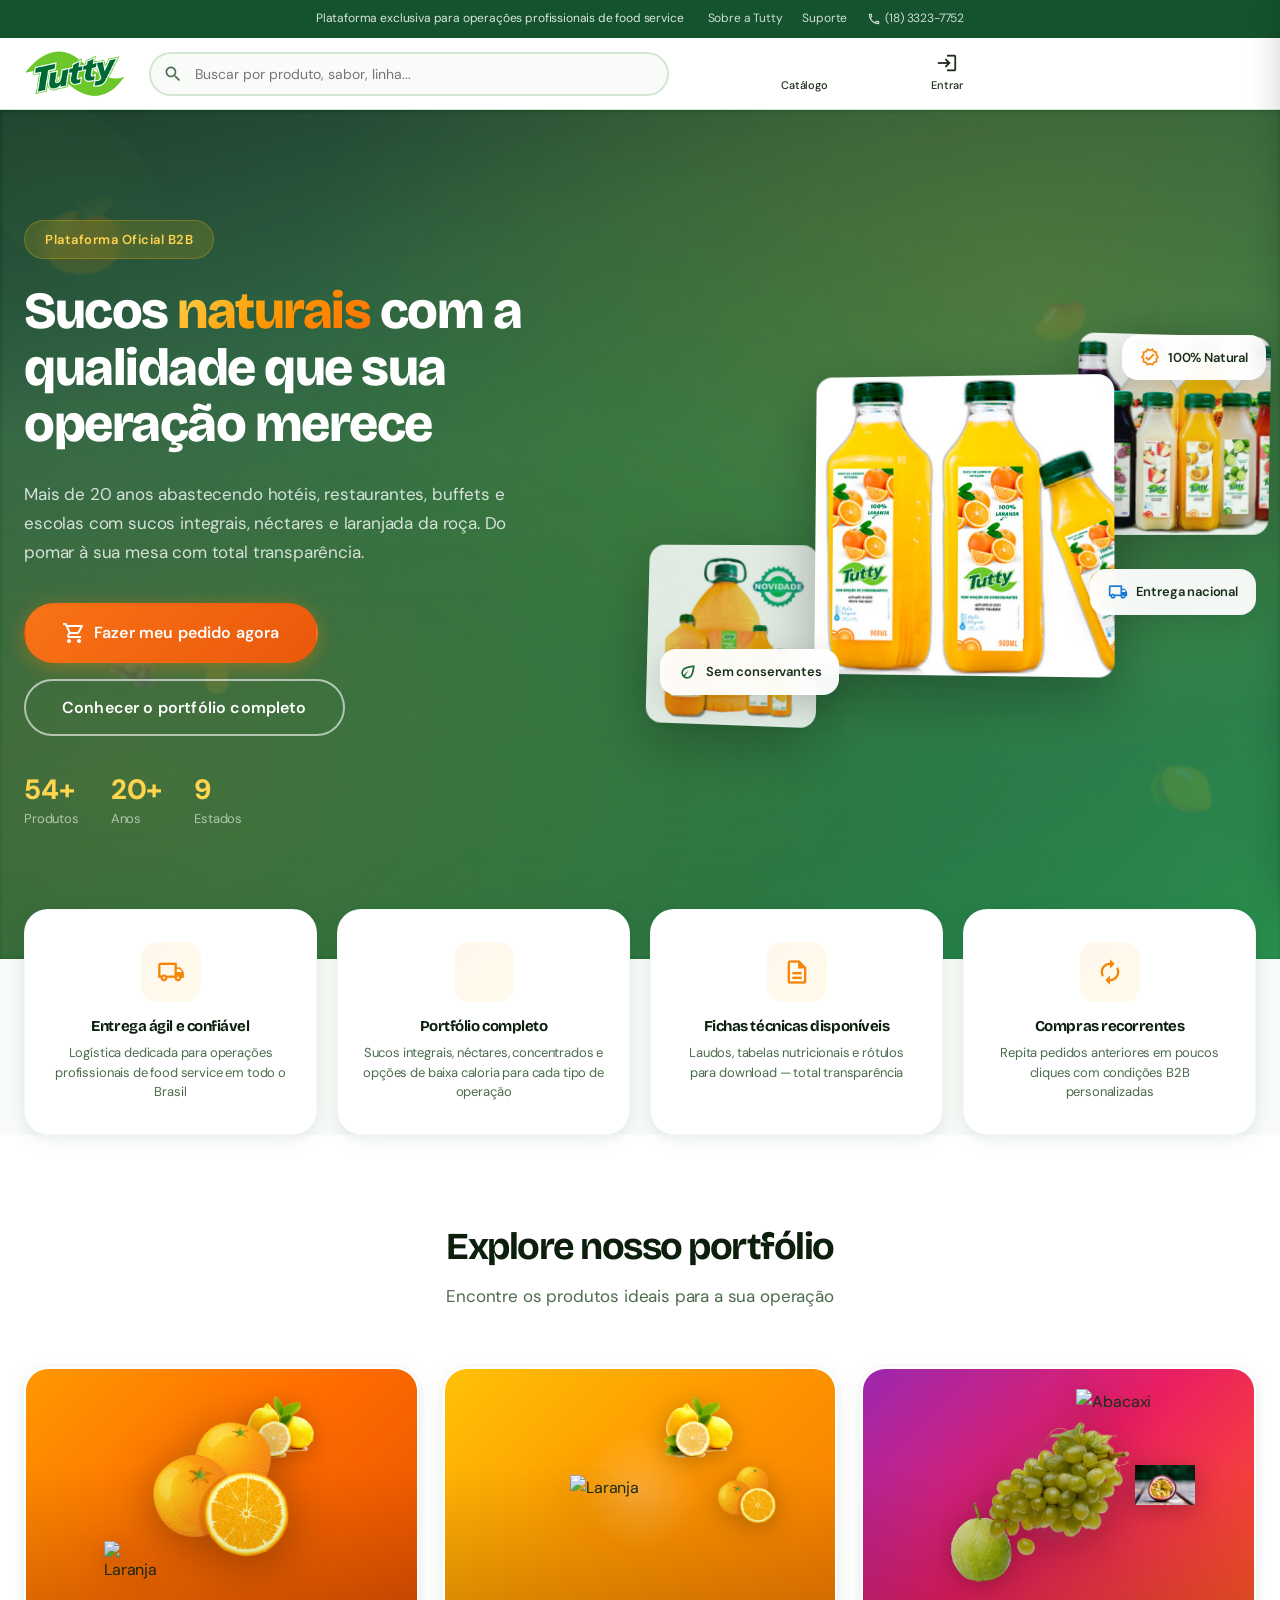
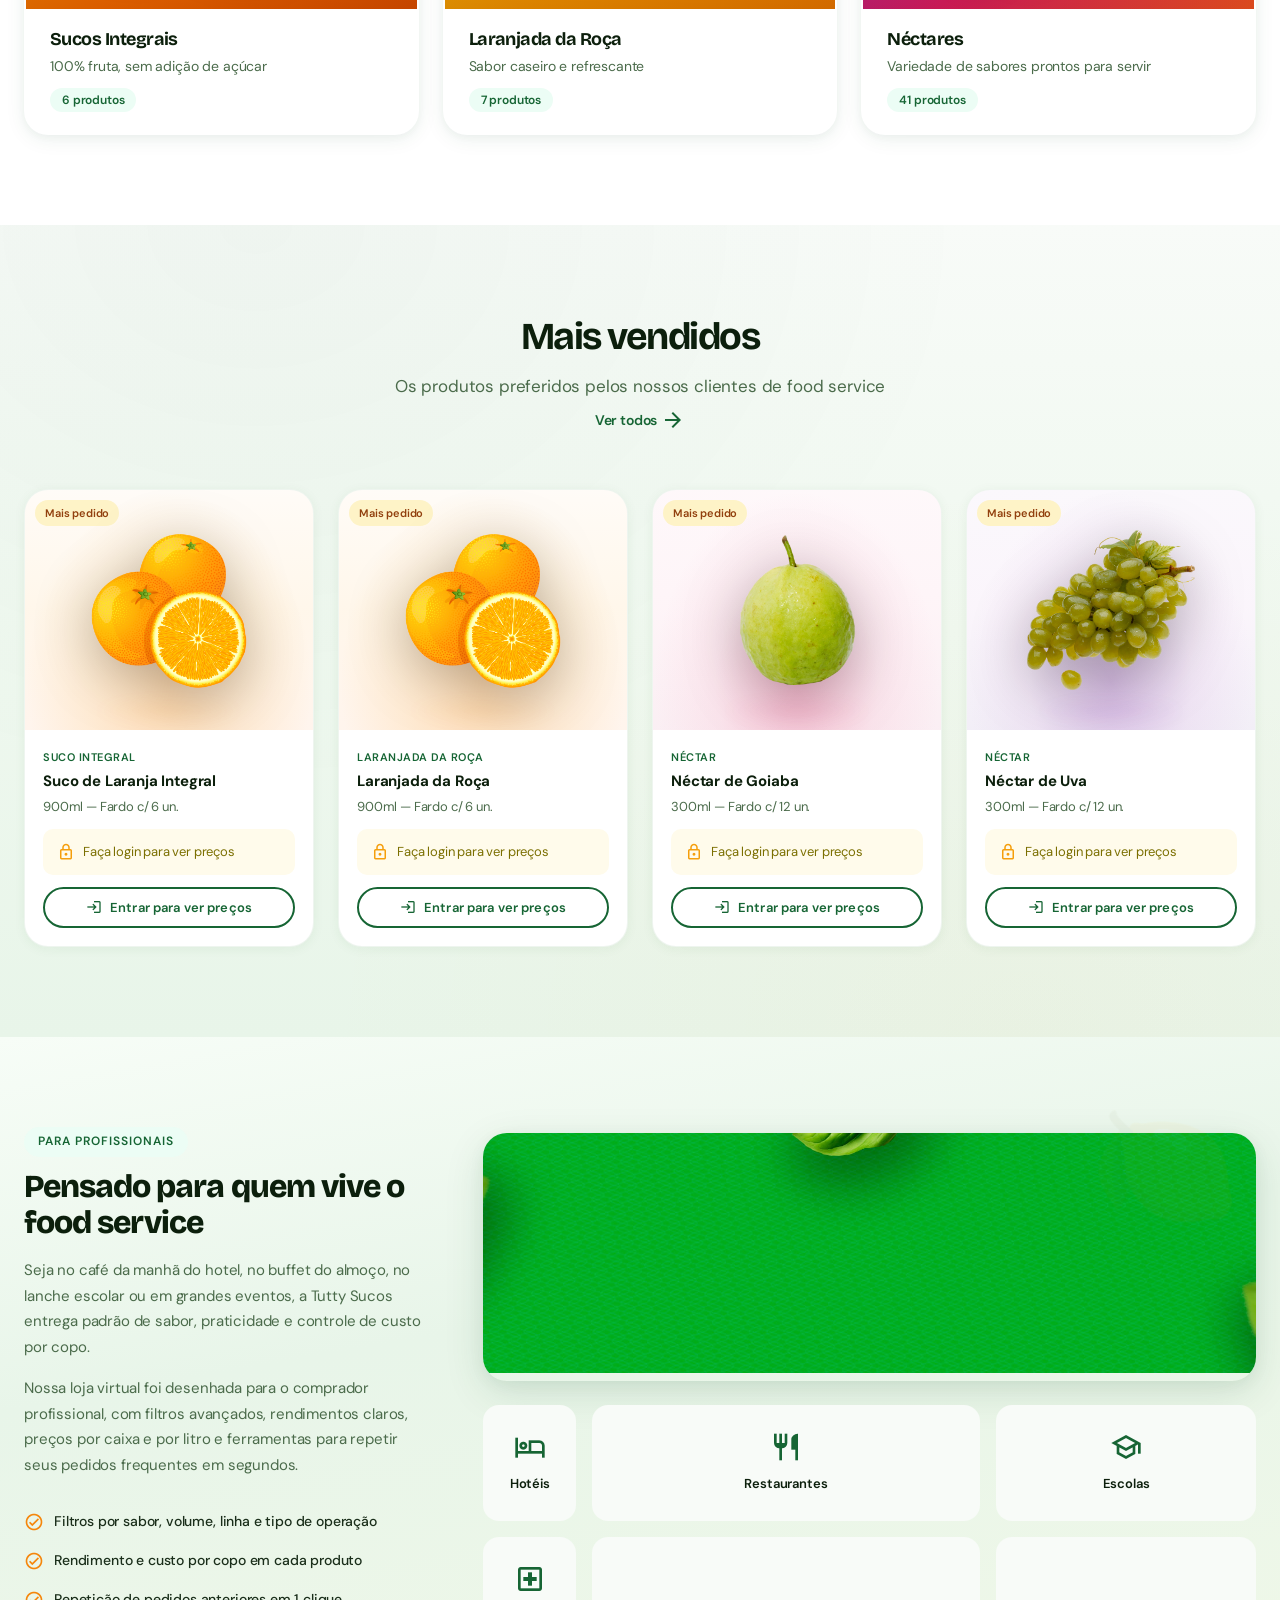
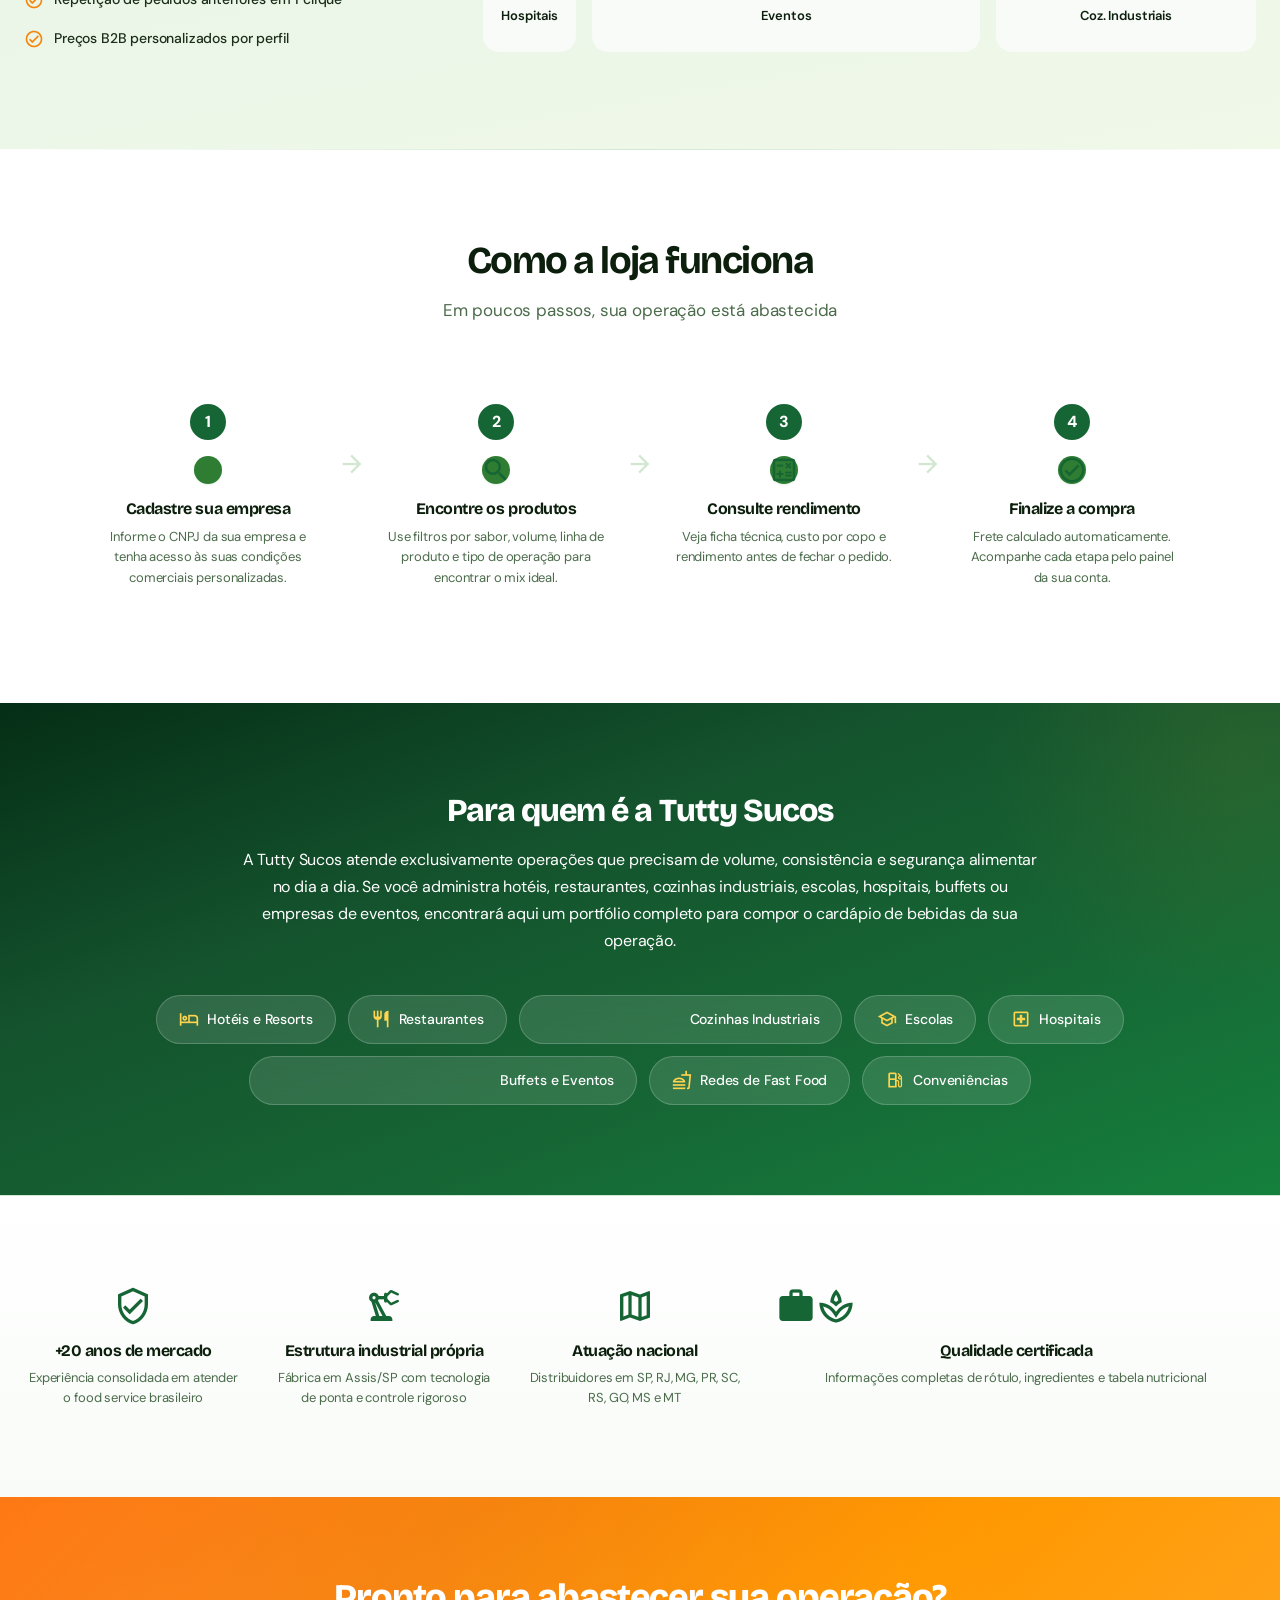
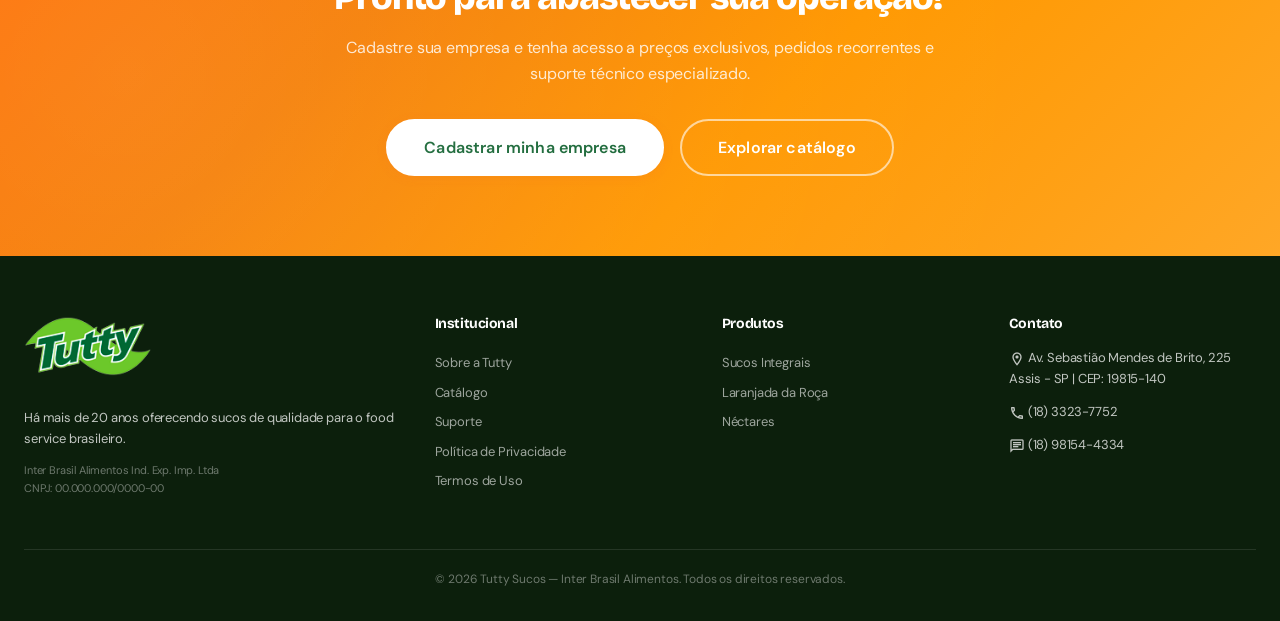
==== index-old-spa.html @ 04ff4a8c "feat: site oficial completo multi-página Tutty Sucos Portal oficial da marca com 7 páginas: - index." ====
<!DOCTYPE html>
<html lang="pt-BR">
<head>
  <meta charset="UTF-8">
  <meta name="viewport" content="width=device-width, initial-scale=1.0">
  <title>Tutty Sucos | Plataforma Oficial de Compras para Food Service</title>
  <meta name="description" content="Abasteça sua operação com sucos profissionais de alta performance. Sucos integrais, néctares, concentrados e opções de baixa caloria para hotéis, restaurantes, cozinhas industriais e mais.">
  <link rel="preconnect" href="https://fonts.googleapis.com">
  <link rel="preconnect" href="https://fonts.gstatic.com" crossorigin>
  <link href="https://fonts.googleapis.com/css2?family=Bricolage+Grotesque:wght@400;500;600;700;800&family=DM+Sans:wght@400;500;600;700&family=Material+Icons+Outlined&display=swap" rel="stylesheet">
  <link rel="stylesheet" href="css/style.css">
</head>
<body>
  <!-- Top Bar -->
  <div class="top-bar">
    <div class="container top-bar-inner">
      <span>Plataforma exclusiva para operações profissionais de food service</span>
      <div class="top-bar-links">
        <a href="#" onclick="showPage('about')">Sobre a Tutty</a>
        <a href="#" onclick="showPage('support')">Suporte</a>
        <a href="tel:1833237752"><span class="material-icons-outlined" style="font-size:14px">phone</span> (18) 3323-7752</a>
      </div>
    </div>
  </div>

  <!-- Header -->
  <header class="header" id="mainHeader">
    <div class="container header-inner">
      <a href="#" class="logo" onclick="showPage('home')">
        <img src="images/brands/logo.png" alt="Tutty Sucos" class="logo-img">
      </a>

      <div class="search-bar">
        <span class="material-icons-outlined search-icon">search</span>
        <input type="text" id="searchInput" placeholder="Buscar por produto, sabor, linha..." autocomplete="off">
        <div class="search-suggestions" id="searchSuggestions"></div>
      </div>

      <nav class="header-nav">
        <a href="#" onclick="showPage('catalog')" class="nav-link">
          <span class="material-icons-outlined">grid_view</span>
          <span>Catálogo</span>
        </a>
        <a href="#" onclick="showPage('orders')" class="nav-link orders-link auth-only">
          <span class="material-icons-outlined">receipt_long</span>
          <span>Meus Pedidos</span>
        </a>
        <a href="#" onclick="showPage('offers')" class="nav-link offers-link auth-only">
          <span class="material-icons-outlined">local_offer</span>
          <span>Ofertas</span>
        </a>
        <a href="#" onclick="showPage('login')" class="nav-link nav-link-account visitor-only">
          <span class="material-icons-outlined">login</span>
          <span>Entrar</span>
        </a>
        <a href="#" onclick="showPage('account')" class="nav-link nav-link-account auth-only">
          <span class="material-icons-outlined">person</span>
          <span>Conta</span>
        </a>
        <a href="#" onclick="handleLogout()" class="nav-link auth-only" style="color:var(--text-light)">
          <span class="material-icons-outlined">logout</span>
          <span>Sair</span>
        </a>
        <a href="#" onclick="showPage('admin')" class="nav-link admin-link admin-only">
          <span class="material-icons-outlined">admin_panel_settings</span>
          <span>Admin</span>
        </a>
        <a href="#" onclick="toggleCart()" class="nav-link cart-link auth-only" id="cartBtn">
          <span class="material-icons-outlined">shopping_cart</span>
          <span>Carrinho</span>
          <span class="cart-badge" id="cartBadge">0</span>
        </a>
      </nav>

      <button class="mobile-menu-btn" onclick="toggleMobileMenu()">
        <span class="material-icons-outlined">menu</span>
      </button>
    </div>
  </header>

  <!-- Mobile Menu -->
  <div class="mobile-menu" id="mobileMenu">
    <div class="mobile-menu-header">
      <span>Menu</span>
      <button onclick="toggleMobileMenu()"><span class="material-icons-outlined">close</span></button>
    </div>
    <nav class="mobile-nav">
      <a href="#" onclick="showPage('home'); toggleMobileMenu()"><span class="material-icons-outlined">home</span> Início</a>
      <a href="#" onclick="showPage('catalog'); toggleMobileMenu()"><span class="material-icons-outlined">grid_view</span> Catálogo</a>
      <a href="#" onclick="showPage('orders'); toggleMobileMenu()"><span class="material-icons-outlined">receipt_long</span> Meus Pedidos</a>
      <a href="#" onclick="showPage('offers'); toggleMobileMenu()"><span class="material-icons-outlined">local_offer</span> Ofertas</a>
      <a href="#" onclick="showPage('account'); toggleMobileMenu()"><span class="material-icons-outlined">person</span> Minha Conta</a>
      <a href="#" onclick="showPage('about'); toggleMobileMenu()"><span class="material-icons-outlined">info</span> Sobre a Tutty</a>
      <a href="#" onclick="showPage('support'); toggleMobileMenu()"><span class="material-icons-outlined">help</span> Suporte</a>
    </nav>
  </div>

  <!-- Cart Sidebar -->
  <div class="cart-overlay" id="cartOverlay" onclick="toggleCart()"></div>
  <aside class="cart-sidebar" id="cartSidebar">
    <div class="cart-header">
      <h3><span class="material-icons-outlined">shopping_cart</span> Carrinho</h3>
      <button onclick="toggleCart()"><span class="material-icons-outlined">close</span></button>
    </div>
    <div class="cart-items" id="cartItems">
      <div class="cart-empty">
        <span class="material-icons-outlined">remove_shopping_cart</span>
        <p>Seu carrinho está vazio</p>
        <a href="#" onclick="showPage('catalog'); toggleCart()">Ver catálogo</a>
      </div>
    </div>
    <div class="cart-footer" id="cartFooter" style="display:none">
      <div class="cart-total">
        <span>Total:</span>
        <strong id="cartTotal">R$ 0,00</strong>
      </div>
      <button class="btn btn-primary btn-block" onclick="showPage('checkout'); toggleCart()">Finalizar Pedido</button>
      <button class="btn btn-outline btn-block" onclick="toggleCart()">Continuar Comprando</button>
    </div>
  </aside>

  <!-- Main Content -->
  <main id="mainContent">

    <!-- HOME PAGE -->
    <div class="page" id="page-home">
      <!-- Hero -->
      <section class="hero">
        <div class="hero-bg"></div>
        <div class="hero-overlay"></div>
        <!-- Floating decorative fruit elements -->
        <div class="floating-fruit fruit-1">🍊</div>
        <div class="floating-fruit fruit-2">🍇</div>
        <div class="floating-fruit fruit-3">🍋</div>
        <div class="floating-fruit fruit-4">🥭</div>
        <div class="floating-fruit fruit-5">🍍</div>
        <div class="hero-leaf leaf-1"></div>
        <div class="hero-leaf leaf-2"></div>
        <div class="hero-leaf leaf-3"></div>
        <div class="container hero-content">
          <div class="hero-text">
            <span class="hero-badge">Plataforma Oficial B2B</span>
            <h1>Sucos <span class="text-gradient">naturais</span> com a qualidade que sua operação merece</h1>
            <p>Mais de 20 anos abastecendo hotéis, restaurantes, buffets e escolas com sucos integrais, néctares e laranjada da roça. Do pomar à sua mesa com total transparência.</p>
            <div class="hero-actions">
              <button class="btn btn-primary btn-lg btn-glow" onclick="showPage('catalog')">
                <span class="material-icons-outlined">shopping_cart</span> Fazer meu pedido agora
              </button>
              <button class="btn btn-outline-light btn-lg" onclick="showPage('catalog')">
                Conhecer o portfólio completo
              </button>
            </div>
            <div class="hero-stats">
              <div class="hero-stat">
                <strong>54+</strong>
                <span>Produtos</span>
              </div>
              <div class="hero-stat">
                <strong>20+</strong>
                <span>Anos</span>
              </div>
              <div class="hero-stat">
                <strong>9</strong>
                <span>Estados</span>
              </div>
            </div>
          </div>
          <div class="hero-image">
            <div class="hero-product-display">
              <img src="images/products/suco-integral-laranja.jpg" alt="Tutty Sucos - Suco Integral de Laranja" class="hero-product-img hero-img-main">
              <img src="images/products/nectar-frutas.jpg" alt="Tutty Sucos - Néctares" class="hero-product-img hero-img-secondary">
              <img src="images/products/laranjada-da-roca.jpg" alt="Tutty Sucos - Laranjada da Roça" class="hero-product-img hero-img-tertiary">
              <div class="hero-floating-card card-1">
                <span class="material-icons-outlined">verified</span>
                <span>100% Natural</span>
              </div>
              <div class="hero-floating-card card-2">
                <span class="material-icons-outlined">eco</span>
                <span>Sem conservantes</span>
              </div>
              <div class="hero-floating-card card-3">
                <span class="material-icons-outlined">local_shipping</span>
                <span>Entrega nacional</span>
              </div>
            </div>
          </div>
        </div>
      </section>

      <!-- Benefits -->
      <section class="benefits">
        <div class="container">
          <div class="benefits-grid">
            <div class="benefit-card">
              <div class="benefit-icon">
                <span class="material-icons-outlined">local_shipping</span>
              </div>
              <h3>Entrega ágil e confiável</h3>
              <p>Logística dedicada para operações profissionais de food service em todo o Brasil</p>
            </div>
            <div class="benefit-card">
              <div class="benefit-icon">
                <span class="material-icons-outlined">inventory_2</span>
              </div>
              <h3>Portfólio completo</h3>
              <p>Sucos integrais, néctares, concentrados e opções de baixa caloria para cada tipo de operação</p>
            </div>
            <div class="benefit-card">
              <div class="benefit-icon">
                <span class="material-icons-outlined">description</span>
              </div>
              <h3>Fichas técnicas disponíveis</h3>
              <p>Laudos, tabelas nutricionais e rótulos para download — total transparência</p>
            </div>
            <div class="benefit-card">
              <div class="benefit-icon">
                <span class="material-icons-outlined">autorenew</span>
              </div>
              <h3>Compras recorrentes</h3>
              <p>Repita pedidos anteriores em poucos cliques com condições B2B personalizadas</p>
            </div>
          </div>
        </div>
      </section>

      <!-- Categories Showcase -->
      <section class="section categories-section">
        <div class="container">
          <div class="section-header">
            <h2>Explore nosso portfólio</h2>
            <p>Encontre os produtos ideais para a sua operação</p>
          </div>
          <div class="categories-grid">
            <div class="category-card" onclick="filterCatalog('integral')" data-aos="fade-up">
              <div class="category-image category-fruits-integral">
                <div class="fruit-scene">
                  <img src="images/fruits/laranja.png" alt="Laranja" class="fruit-main fruit-img-main">
                  <img src="images/fruits/limao.png" alt="Limão" class="fruit-orbit fruit-o1 fruit-img-sm">
                  <img src="images/fruits/laranja2.png" alt="Laranja" class="fruit-orbit fruit-o2 fruit-img-xs">
                  <span class="fruit-splash splash-1"></span>
                  <span class="fruit-splash splash-2"></span>
                  <span class="fruit-splash splash-3"></span>
                  <div class="fruit-glow"></div>
                </div>
                <div class="category-overlay"></div>
              </div>
              <div class="category-info">
                <h3>Sucos Integrais</h3>
                <p>100% fruta, sem adição de açúcar</p>
                <span class="category-count">6 produtos</span>
              </div>
            </div>
            <div class="category-card" onclick="filterCatalog('laranjada')" data-aos="fade-up">
              <div class="category-image category-fruits-laranjada">
                <div class="fruit-scene">
                  <img src="images/fruits/laranja2.png" alt="Laranja" class="fruit-main fruit-img-main">
                  <img src="images/fruits/limao.png" alt="Limão" class="fruit-orbit fruit-o1 fruit-img-sm">
                  <img src="images/fruits/laranja.png" alt="Laranja" class="fruit-orbit fruit-o3 fruit-img-xs">
                  <span class="fruit-splash splash-1"></span>
                  <span class="fruit-splash splash-2"></span>
                  <span class="fruit-splash splash-3"></span>
                  <div class="fruit-glow"></div>
                </div>
                <div class="category-overlay"></div>
              </div>
              <div class="category-info">
                <h3>Laranjada da Roça</h3>
                <p>Sabor caseiro e refrescante</p>
                <span class="category-count">7 produtos</span>
              </div>
            </div>
            <div class="category-card" onclick="filterCatalog('nectar')" data-aos="fade-up">
              <div class="category-image category-fruits-nectar">
                <div class="fruit-scene">
                  <img src="images/fruits/uva.png" alt="Uva" class="fruit-main fruit-img-main">
                  <img src="images/fruits/abacaxi.png" alt="Abacaxi" class="fruit-orbit fruit-o1 fruit-img-sm">
                  <img src="images/fruits/goiaba.png" alt="Goiaba" class="fruit-orbit fruit-o2 fruit-img-sm">
                  <img src="images/fruits/maracuja.jpg" alt="Maracujá" class="fruit-orbit fruit-o3 fruit-img-xs">
                  <span class="fruit-splash splash-1"></span>
                  <span class="fruit-splash splash-2"></span>
                  <span class="fruit-splash splash-3"></span>
                  <div class="fruit-glow"></div>
                </div>
                <div class="category-overlay"></div>
              </div>
              <div class="category-info">
                <h3>Néctares</h3>
                <p>Variedade de sabores prontos para servir</p>
                <span class="category-count">41 produtos</span>
              </div>
            </div>
          </div>
        </div>
      </section>

      <!-- Best Sellers -->
      <section class="section bestsellers-section">
        <div class="container">
          <div class="section-header">
            <h2>Mais vendidos</h2>
            <p>Os produtos preferidos pelos nossos clientes de food service</p>
            <a href="#" onclick="showPage('catalog')" class="section-link">Ver todos <span class="material-icons-outlined">arrow_forward</span></a>
          </div>
          <div class="products-grid" id="bestSellersGrid">
            <!-- Filled by JS -->
          </div>
        </div>
      </section>

      <!-- Food Service Section -->
      <section class="section foodservice-section">
        <div class="container">
          <div class="foodservice-grid">
            <div class="foodservice-text">
              <span class="section-badge">Para profissionais</span>
              <h2>Pensado para quem vive o food service</h2>
              <p>Seja no café da manhã do hotel, no buffet do almoço, no lanche escolar ou em grandes eventos, a Tutty Sucos entrega padrão de sabor, praticidade e controle de custo por copo.</p>
              <p>Nossa loja virtual foi desenhada para o comprador profissional, com filtros avançados, rendimentos claros, preços por caixa e por litro e ferramentas para repetir seus pedidos frequentes em segundos.</p>
              <ul class="feature-list">
                <li><span class="material-icons-outlined">check_circle</span> Filtros por sabor, volume, linha e tipo de operação</li>
                <li><span class="material-icons-outlined">check_circle</span> Rendimento e custo por copo em cada produto</li>
                <li><span class="material-icons-outlined">check_circle</span> Repetição de pedidos anteriores em 1 clique</li>
                <li><span class="material-icons-outlined">check_circle</span> Preços B2B personalizados por perfil</li>
              </ul>
            </div>
            <div class="foodservice-visual">
              <div class="foodservice-image-wrapper">
                <img src="images/brands/company.webp" alt="Tutty Sucos - Inter Brasil Alimentos" class="foodservice-img" loading="lazy">
              </div>
              <div class="operation-cards">
                <div class="op-card">
                  <span class="material-icons-outlined">hotel</span>
                  <span>Hotéis</span>
                </div>
                <div class="op-card">
                  <span class="material-icons-outlined">restaurant</span>
                  <span>Restaurantes</span>
                </div>
                <div class="op-card">
                  <span class="material-icons-outlined">school</span>
                  <span>Escolas</span>
                </div>
                <div class="op-card">
                  <span class="material-icons-outlined">local_hospital</span>
                  <span>Hospitais</span>
                </div>
                <div class="op-card">
                  <span class="material-icons-outlined">celebration</span>
                  <span>Eventos</span>
                </div>
                <div class="op-card">
                  <span class="material-icons-outlined">factory</span>
                  <span>Coz. Industriais</span>
                </div>
              </div>
            </div>
          </div>
        </div>
      </section>

      <!-- How It Works -->
      <section class="section howitworks-section">
        <div class="container">
          <div class="section-header">
            <h2>Como a loja funciona</h2>
            <p>Em poucos passos, sua operação está abastecida</p>
          </div>
          <div class="steps-grid">
            <div class="step-card">
              <div class="step-number">1</div>
              <div class="step-icon"><span class="material-icons-outlined">badge</span></div>
              <h3>Cadastre sua empresa</h3>
              <p>Informe o CNPJ da sua empresa e tenha acesso às suas condições comerciais personalizadas.</p>
            </div>
            <div class="step-connector"><span class="material-icons-outlined">arrow_forward</span></div>
            <div class="step-card">
              <div class="step-number">2</div>
              <div class="step-icon"><span class="material-icons-outlined">search</span></div>
              <h3>Encontre os produtos</h3>
              <p>Use filtros por sabor, volume, linha de produto e tipo de operação para encontrar o mix ideal.</p>
            </div>
            <div class="step-connector"><span class="material-icons-outlined">arrow_forward</span></div>
            <div class="step-card">
              <div class="step-number">3</div>
              <div class="step-icon"><span class="material-icons-outlined">calculate</span></div>
              <h3>Consulte rendimento</h3>
              <p>Veja ficha técnica, custo por copo e rendimento antes de fechar o pedido.</p>
            </div>
            <div class="step-connector"><span class="material-icons-outlined">arrow_forward</span></div>
            <div class="step-card">
              <div class="step-number">4</div>
              <div class="step-icon"><span class="material-icons-outlined">check_circle</span></div>
              <h3>Finalize a compra</h3>
              <p>Frete calculado automaticamente. Acompanhe cada etapa pelo painel da sua conta.</p>
            </div>
          </div>
        </div>
      </section>

      <!-- Target Audience -->
      <section class="section target-section">
        <div class="container">
          <div class="target-content">
            <div class="target-text">
              <h2>Para quem é a Tutty Sucos</h2>
              <p>A Tutty Sucos atende exclusivamente operações que precisam de volume, consistência e segurança alimentar no dia a dia. Se você administra hotéis, restaurantes, cozinhas industriais, escolas, hospitais, buffets ou empresas de eventos, encontrará aqui um portfólio completo para compor o cardápio de bebidas da sua operação.</p>
            </div>
            <div class="target-badges">
              <div class="target-badge"><span class="material-icons-outlined">hotel</span> Hotéis e Resorts</div>
              <div class="target-badge"><span class="material-icons-outlined">restaurant</span> Restaurantes</div>
              <div class="target-badge"><span class="material-icons-outlined">factory</span> Cozinhas Industriais</div>
              <div class="target-badge"><span class="material-icons-outlined">school</span> Escolas</div>
              <div class="target-badge"><span class="material-icons-outlined">local_hospital</span> Hospitais</div>
              <div class="target-badge"><span class="material-icons-outlined">celebration</span> Buffets e Eventos</div>
              <div class="target-badge"><span class="material-icons-outlined">fastfood</span> Redes de Fast Food</div>
              <div class="target-badge"><span class="material-icons-outlined">local_gas_station</span> Conveniências</div>
            </div>
          </div>
        </div>
      </section>

      <!-- Trust Block -->
      <section class="section trust-section">
        <div class="container">
          <div class="trust-grid">
            <div class="trust-item">
              <span class="material-icons-outlined">verified_user</span>
              <h3>+20 anos de mercado</h3>
              <p>Experiência consolidada em atender o food service brasileiro</p>
            </div>
            <div class="trust-item">
              <span class="material-icons-outlined">precision_manufacturing</span>
              <h3>Estrutura industrial própria</h3>
              <p>Fábrica em Assis/SP com tecnologia de ponta e controle rigoroso</p>
            </div>
            <div class="trust-item">
              <span class="material-icons-outlined">map</span>
              <h3>Atuação nacional</h3>
              <p>Distribuidores em SP, RJ, MG, PR, SC, RS, GO, MS e MT</p>
            </div>
            <div class="trust-item">
              <span class="material-icons-outlined">workspace_premium</span>
              <h3>Qualidade certificada</h3>
              <p>Informações completas de rótulo, ingredientes e tabela nutricional</p>
            </div>
          </div>
        </div>
      </section>

      <!-- CTA -->
      <section class="cta-section">
        <div class="container">
          <div class="cta-content">
            <h2>Pronto para abastecer sua operação?</h2>
            <p>Cadastre sua empresa e tenha acesso a preços exclusivos, pedidos recorrentes e suporte técnico especializado.</p>
            <div class="cta-actions">
              <button class="btn btn-primary btn-lg" onclick="showPage('register')">Cadastrar minha empresa</button>
              <button class="btn btn-outline-light btn-lg" onclick="showPage('catalog')">Explorar catálogo</button>
            </div>
          </div>
        </div>
      </section>
    </div>

    <!-- CATALOG PAGE -->
    <div class="page" id="page-catalog" style="display:none">
      <section class="catalog-section">
        <div class="container">
          <div class="catalog-header">
            <div class="breadcrumb">
              <a href="#" onclick="showPage('home')">Início</a> <span>/</span> <span>Catálogo</span>
            </div>
            <h1>Catálogo de Produtos</h1>
            <p>Encontre os produtos ideais para a sua operação</p>
          </div>

          <div class="catalog-layout">
            <!-- Filters Sidebar -->
            <aside class="filters-sidebar" id="filtersSidebar">
              <div class="filters-header">
                <h3>Filtros</h3>
                <button class="btn-text" onclick="clearFilters()">Limpar filtros</button>
              </div>

              <div class="filter-group">
                <h4>Linha de Produto</h4>
                <label class="filter-check"><input type="checkbox" value="integral" onchange="applyFilters()"> Suco Integral</label>
                <label class="filter-check"><input type="checkbox" value="laranjada" onchange="applyFilters()"> Laranjada da Roça</label>
                <label class="filter-check"><input type="checkbox" value="nectar" onchange="applyFilters()"> Néctar</label>
              </div>

              <div class="filter-group">
                <h4>Sabor</h4>
                <label class="filter-check"><input type="checkbox" value="laranja" onchange="applyFilters()"> Laranja</label>
                <label class="filter-check"><input type="checkbox" value="uva" onchange="applyFilters()"> Uva</label>
                <label class="filter-check"><input type="checkbox" value="goiaba" onchange="applyFilters()"> Goiaba</label>
                <label class="filter-check"><input type="checkbox" value="maracuja" onchange="applyFilters()"> Maracujá</label>
                <label class="filter-check"><input type="checkbox" value="abacaxi" onchange="applyFilters()"> Abacaxi</label>
                <label class="filter-check"><input type="checkbox" value="abacaxi-hortela" onchange="applyFilters()"> Abacaxi c/ Hortelã</label>
                <label class="filter-check"><input type="checkbox" value="caju" onchange="applyFilters()"> Caju</label>
                <label class="filter-check"><input type="checkbox" value="limao" onchange="applyFilters()"> Limão</label>
                <label class="filter-check"><input type="checkbox" value="manga" onchange="applyFilters()"> Manga</label>
                <label class="filter-check"><input type="checkbox" value="laranja-acerola" onchange="applyFilters()"> Laranja c/ Acerola</label>
              </div>

              <div class="filter-group">
                <h4>Volume</h4>
                <label class="filter-check"><input type="checkbox" value="300ml" onchange="applyFilters()"> 300ml</label>
                <label class="filter-check"><input type="checkbox" value="900ml" onchange="applyFilters()"> 900ml</label>
                <label class="filter-check"><input type="checkbox" value="1.5L" onchange="applyFilters()"> 1,5 Litro</label>
                <label class="filter-check"><input type="checkbox" value="2L" onchange="applyFilters()"> 2 Litros</label>
                <label class="filter-check"><input type="checkbox" value="3L" onchange="applyFilters()"> 3 Litros</label>
                <label class="filter-check"><input type="checkbox" value="Bag 5L" onchange="applyFilters()"> Bag 5L</label>
                <label class="filter-check"><input type="checkbox" value="Galão 5L" onchange="applyFilters()"> Galão 5L PET</label>
              </div>

              <div class="filter-group">
                <h4>Tipo de Operação</h4>
                <label class="filter-check"><input type="checkbox" value="hotel" onchange="applyFilters()"> Café da manhã de hotel</label>
                <label class="filter-check"><input type="checkbox" value="selfservice" onchange="applyFilters()"> Self-service</label>
                <label class="filter-check"><input type="checkbox" value="escola" onchange="applyFilters()"> Escolas</label>
                <label class="filter-check"><input type="checkbox" value="eventos" onchange="applyFilters()"> Eventos</label>
                <label class="filter-check"><input type="checkbox" value="industrial" onchange="applyFilters()"> Cozinhas industriais</label>
              </div>

              <div class="filter-group">
                <h4>Ordenar por</h4>
                <select id="sortSelect" onchange="applyFilters()">
                  <option value="relevance">Relevância</option>
                  <option value="price-asc">Menor preço</option>
                  <option value="price-desc">Maior preço</option>
                  <option value="bestseller">Mais vendidos</option>
                  <option value="newest">Lançamentos</option>
                  <option value="savings">Maior economia</option>
                </select>
              </div>
            </aside>

            <!-- Products Grid -->
            <div class="catalog-content">
              <div class="catalog-toolbar">
                <span class="results-count" id="resultsCount">24 produtos encontrados</span>
                <button class="btn-icon mobile-filter-btn" onclick="toggleFilters()">
                  <span class="material-icons-outlined">filter_list</span> Filtros
                </button>
              </div>
              <div class="products-grid" id="catalogGrid">
                <!-- Filled by JS -->
              </div>
            </div>
          </div>
        </div>
      </section>
    </div>

    <!-- PRODUCT DETAIL PAGE -->
    <div class="page" id="page-product" style="display:none">
      <section class="product-detail">
        <div class="container">
          <div class="breadcrumb">
            <a href="#" onclick="showPage('home')">Início</a> <span>/</span>
            <a href="#" onclick="showPage('catalog')">Catálogo</a> <span>/</span>
            <span id="productBreadcrumb">Produto</span>
          </div>
          <div class="product-detail-grid" id="productDetailContent">
            <!-- Filled by JS -->
          </div>
        </div>
      </section>
    </div>

    <!-- ORDERS PAGE -->
    <div class="page" id="page-orders" style="display:none">
      <section class="orders-section">
        <div class="container">
          <div class="breadcrumb">
            <a href="#" onclick="showPage('home')">Início</a> <span>/</span> <span>Meus Pedidos</span>
          </div>
          <h1>Meus Pedidos</h1>
          <div class="orders-content" id="ordersContent">
            <div class="login-prompt">
              <span class="material-icons-outlined">lock</span>
              <h3>Faça login para ver seus pedidos</h3>
              <p>Acesse sua conta para visualizar o histórico de pedidos, repetir compras e acompanhar entregas.</p>
              <button class="btn btn-primary" onclick="showPage('login')">Fazer Login</button>
              <p class="mt-1">Não tem conta? <a href="#" onclick="showPage('register')">Cadastre sua empresa</a></p>
            </div>
          </div>
        </div>
      </section>
    </div>

    <!-- OFFERS PAGE -->
    <div class="page" id="page-offers" style="display:none">
      <section class="offers-section">
        <div class="container">
          <div class="breadcrumb">
            <a href="#" onclick="showPage('home')">Início</a> <span>/</span> <span>Ofertas</span>
          </div>
          <h1>Ofertas Especiais</h1>
          <p class="section-subtitle">Condições exclusivas para clientes B2B cadastrados</p>
          <div class="offers-grid" id="offersGrid">
            <!-- Filled by JS -->
          </div>
        </div>
      </section>
    </div>

    <!-- CHECKOUT PAGE -->
    <div class="page" id="page-checkout" style="display:none">
      <section class="checkout-section">
        <div class="container">
          <div class="breadcrumb">
            <a href="#" onclick="showPage('home')">Início</a> <span>/</span> <span>Checkout</span>
          </div>
          <h1>Finalizar Pedido</h1>
          <div class="checkout-grid">
            <div class="checkout-form">
              <div class="checkout-step">
                <h3><span class="step-num">1</span> Dados de Entrega</h3>
                <div class="form-grid">
                  <div class="form-group full">
                    <label>Endereço de entrega</label>
                    <select class="form-control">
                      <option>Selecione um endereço cadastrado</option>
                      <option>Unidade Principal - Av. Paulista, 1000 - São Paulo/SP</option>
                      <option>+ Adicionar novo endereço</option>
                    </select>
                  </div>
                  <div class="form-group">
                    <label>CEP</label>
                    <input type="text" class="form-control" placeholder="00000-000">
                  </div>
                  <div class="form-group">
                    <label>Cidade/UF</label>
                    <input type="text" class="form-control" placeholder="São Paulo/SP">
                  </div>
                </div>
              </div>

              <div class="checkout-step">
                <h3><span class="step-num">2</span> Forma de Pagamento</h3>
                <div class="payment-options">
                  <label class="payment-option">
                    <input type="radio" name="payment" value="boleto" checked>
                    <div class="payment-info">
                      <span class="material-icons-outlined">receipt</span>
                      <div>
                        <strong>Boleto Bancário</strong>
                        <span>Vencimento em 28 dias</span>
                      </div>
                    </div>
                  </label>
                  <label class="payment-option">
                    <input type="radio" name="payment" value="pix">
                    <div class="payment-info">
                      <span class="material-icons-outlined">qr_code</span>
                      <div>
                        <strong>PIX</strong>
                        <span>Aprovação imediata</span>
                      </div>
                    </div>
                  </label>
                  <label class="payment-option">
                    <input type="radio" name="payment" value="faturado">
                    <div class="payment-info">
                      <span class="material-icons-outlined">account_balance</span>
                      <div>
                        <strong>Faturado</strong>
                        <span>Mediante aprovação de crédito</span>
                      </div>
                    </div>
                  </label>
                </div>
              </div>

              <div class="checkout-step">
                <h3><span class="step-num">3</span> Observações</h3>
                <textarea class="form-control" rows="3" placeholder="Observações sobre o pedido, horário de entrega preferencial, etc."></textarea>
              </div>
            </div>

            <div class="checkout-summary">
              <div class="summary-card">
                <h3>Resumo do Pedido</h3>
                <div class="summary-items" id="checkoutItems">
                  <!-- Filled by JS -->
                </div>
                <div class="summary-line">
                  <span>Subtotal</span>
                  <span id="checkoutSubtotal">R$ 0,00</span>
                </div>
                <div class="summary-line">
                  <span>Frete estimado</span>
                  <span id="checkoutFrete">A calcular</span>
                </div>
                <div class="summary-line total">
                  <span>Total</span>
                  <strong id="checkoutTotal">R$ 0,00</strong>
                </div>
                <button class="btn btn-primary btn-block btn-lg" onclick="placeOrder()">
                  Confirmar Pedido
                </button>
                <p class="summary-note">Ao confirmar, você concorda com os termos comerciais B2B da Tutty Sucos.</p>
              </div>
            </div>
          </div>
        </div>
      </section>
    </div>

    <!-- LOGIN PAGE -->
    <div class="page" id="page-login" style="display:none">
      <section class="auth-section">
        <div class="container">
          <div class="auth-card">
            <div class="auth-header">
              <div class="logo-icon"><span class="material-icons-outlined">local_drink</span></div>
              <h2>Acesse sua conta</h2>
              <p>Plataforma exclusiva para clientes B2B</p>
            </div>
            <form onsubmit="handleLogin(event)">
              <div class="form-group">
                <label>E-mail</label>
                <input type="email" class="form-control" placeholder="seu@empresa.com.br" required>
              </div>
              <div class="form-group">
                <label>Senha</label>
                <input type="password" class="form-control" placeholder="••••••••" required>
              </div>
              <div class="form-row">
                <label class="filter-check"><input type="checkbox"> Lembrar-me</label>
                <a href="javascript:void(0)" class="link-sm" onclick="showDemoModal('Recuperação de Senha', 'Enviamos instruções de recuperação para o e-mail cadastrado. Verifique sua caixa de entrada e a pasta de spam.');">Esqueci minha senha</a>
              </div>
              <button type="submit" class="btn btn-primary btn-block">Entrar</button>
            </form>
            <div class="auth-footer">
              <p>Não tem conta? <a href="#" onclick="showPage('register')">Cadastre sua empresa</a></p>
            </div>
          </div>
        </div>
      </section>
    </div>

    <!-- REGISTER PAGE -->
    <div class="page" id="page-register" style="display:none">
      <section class="auth-section">
        <div class="container">
          <div class="auth-card auth-card-wide">
            <div class="auth-header">
              <div class="logo-icon"><span class="material-icons-outlined">local_drink</span></div>
              <h2>Cadastre sua empresa</h2>
              <p>Preencha os dados para solicitar acesso. O administrador irá avaliar e aprovar seu cadastro.</p>
            </div>
            <form onsubmit="handleRegister(event)">
              <div class="form-grid">
                <div class="form-group">
                  <label>Razão Social / Empresa *</label>
                  <input type="text" class="form-control" placeholder="Nome da empresa" required>
                </div>
                <div class="form-group">
                  <label>CNPJ *</label>
                  <input type="text" class="form-control" placeholder="00.000.000/0000-00" required>
                </div>
                <div class="form-group">
                  <label>Nome do Responsável *</label>
                  <input type="text" class="form-control" placeholder="Nome completo" required>
                </div>
                <div class="form-group">
                  <label>E-mail *</label>
                  <input type="email" class="form-control" placeholder="contato@empresa.com.br" required>
                </div>
                <div class="form-group">
                  <label>Telefone</label>
                  <input type="tel" class="form-control" placeholder="(00) 00000-0000">
                </div>
                <div class="form-group">
                  <label>Senha *</label>
                  <input type="password" class="form-control" placeholder="Mínimo 6 caracteres" required>
                </div>
              </div>
              <div class="register-notice">
                <span class="material-icons-outlined">info</span>
                <p>Após o cadastro, o administrador irá analisar e aprovar seu acesso. Somente após a aprovação você poderá visualizar preços e realizar pedidos.</p>
              </div>
              <div class="form-group">
                <label class="filter-check">
                  <input type="checkbox" required>
                  Li e concordo com os termos de uso e política de privacidade
                </label>
              </div>
              <button type="submit" class="btn btn-primary btn-block">Cadastrar Empresa</button>
            </form>
            <div class="auth-footer">
              <p>Já tem conta? <a href="#" onclick="showPage('login')">Faça login</a></p>
            </div>
          </div>
        </div>
      </section>
    </div>

    <!-- ACCOUNT PAGE -->
    <div class="page" id="page-account" style="display:none">
      <section class="account-section">
        <div class="container">
          <div class="breadcrumb">
            <a href="#" onclick="showPage('home')">Início</a> <span>/</span> <span>Minha Conta</span>
          </div>
          <h1>Minha Conta</h1>
          <div class="account-grid">
            <aside class="account-sidebar">
              <nav class="account-nav">
                <a href="javascript:void(0)" class="active" onclick="switchAccountTab('painel', this)"><span class="material-icons-outlined">dashboard</span> Painel</a>
                <a href="javascript:void(0)" onclick="switchAccountTab('pedidos', this)"><span class="material-icons-outlined">receipt_long</span> Meus Pedidos</a>
                <a href="javascript:void(0)" onclick="switchAccountTab('listas', this)"><span class="material-icons-outlined">list_alt</span> Listas de Compra</a>
                <a href="javascript:void(0)" onclick="switchAccountTab('recorrentes', this)"><span class="material-icons-outlined">autorenew</span> Pedidos Recorrentes</a>
                <a href="javascript:void(0)" onclick="switchAccountTab('enderecos', this)"><span class="material-icons-outlined">location_on</span> Endereços</a>
                <a href="javascript:void(0)" onclick="switchAccountTab('equipamentos', this)"><span class="material-icons-outlined">build</span> Equipamentos em Comodato</a>
                <a href="javascript:void(0)" onclick="switchAccountTab('empresa', this)"><span class="material-icons-outlined">settings</span> Dados da Empresa</a>
              </nav>
            </aside>
            <div class="account-content">
              <div class="login-prompt">
                <span class="material-icons-outlined">lock</span>
                <h3>Faça login para acessar sua conta</h3>
                <p>Gerencie pedidos, listas de compra, endereços e equipamentos em um só lugar.</p>
                <button class="btn btn-primary" onclick="showPage('login')">Fazer Login</button>
                <p class="mt-1">Não tem conta? <a href="#" onclick="showPage('register')">Cadastre sua empresa</a></p>
              </div>
            </div>
          </div>
        </div>
      </section>
    </div>

    <!-- ABOUT PAGE -->
    <div class="page" id="page-about" style="display:none">
      <section class="about-section">
        <div class="container">
          <div class="breadcrumb">
            <a href="#" onclick="showPage('home')">Início</a> <span>/</span> <span>Sobre a Tutty Sucos</span>
          </div>
          <div class="about-hero">
            <h1>Sobre a Tutty Sucos</h1>
            <p class="lead">Há mais de 20 anos levando qualidade, sabor e confiança para operações de food service em todo o Brasil.</p>
          </div>

          <div class="about-content">
            <div class="about-block">
              <h2>Nossa História</h2>
              <p>Fundada em 2004 na cidade de Assis, interior de São Paulo, a Tutty Sucos (Inter Brasil Alimentos) nasceu com a missão de fornecer sucos de alta qualidade para o mercado profissional de food service. Com mais de duas décadas de experiência, nos consolidamos como referência no setor, atendendo hotéis, restaurantes, cozinhas industriais, escolas, hospitais e redes de fast food em todo o território nacional.</p>
            </div>

            <div class="about-block">
              <h2>Estrutura Industrial</h2>
              <p>Nossa fábrica em Assis/SP conta com equipamentos de última geração e rigoroso controle de qualidade em cada etapa do processo produtivo. Trabalhamos com frutas frescas vindas dos melhores polos produtores do Brasil, garantindo produtos com sabor consistente, segurança alimentar e total transparência nas informações de rótulo, ingredientes e tabela nutricional.</p>
            </div>

            <div class="about-block">
              <h2>Por que escolher a Tutty</h2>
              <div class="about-pillars">
                <div class="pillar">
                  <span class="material-icons-outlined">verified</span>
                  <h3>Padrão de Qualidade</h3>
                  <p>Controle rigoroso de qualidade em todas as etapas de produção</p>
                </div>
                <div class="pillar">
                  <span class="material-icons-outlined">precision_manufacturing</span>
                  <h3>Tecnologia</h3>
                  <p>Equipamentos de última geração para máxima eficiência produtiva</p>
                </div>
                <div class="pillar">
                  <span class="material-icons-outlined">thumb_up</span>
                  <h3>Consistência</h3>
                  <p>Mesmo sabor, mesma qualidade em cada lote produzido</p>
                </div>
                <div class="pillar">
                  <span class="material-icons-outlined">security</span>
                  <h3>Segurança Alimentar</h3>
                  <p>Processos que garantem total segurança para o consumidor final</p>
                </div>
              </div>
            </div>

            <div class="about-block">
              <h2>Atuação Nacional</h2>
              <p>Contamos com uma ampla rede de distribuidores regionais presentes nos estados de São Paulo, Rio de Janeiro, Minas Gerais, Paraná, Santa Catarina, Rio Grande do Sul, Goiás, Mato Grosso e Mato Grosso do Sul, garantindo abastecimento confiável em todo o país.</p>
            </div>

            <div class="about-contact">
              <h2>Contato</h2>
              <div class="contact-grid">
                <div class="contact-item">
                  <span class="material-icons-outlined">location_on</span>
                  <div>
                    <strong>Endereço</strong>
                    <p>Av. Sebastião Mendes de Brito, 225<br>Vila Jardim Aeroporto, Assis - SP<br>CEP: 19815-140</p>
                  </div>
                </div>
                <div class="contact-item">
                  <span class="material-icons-outlined">phone</span>
                  <div>
                    <strong>Telefones</strong>
                    <p>(18) 3323-7752<br>(18) 3324-9209<br>(18) 98154-4334 (Comercial)</p>
                  </div>
                </div>
                <div class="contact-item">
                  <span class="material-icons-outlined">email</span>
                  <div>
                    <strong>Redes Sociais</strong>
                    <p>@tuttysucos (Instagram)<br>Tutty Sucos (Facebook)</p>
                  </div>
                </div>
              </div>
            </div>
          </div>
        </div>
      </section>
    </div>

    <!-- SUPPORT PAGE -->
    <div class="page" id="page-support" style="display:none">
      <section class="support-section">
        <div class="container">
          <div class="breadcrumb">
            <a href="#" onclick="showPage('home')">Início</a> <span>/</span> <span>Suporte</span>
          </div>
          <h1>Central de Suporte</h1>
          <p class="section-subtitle">Como podemos ajudar?</p>

          <div class="support-grid">
            <div class="faq-section">
              <h2>Perguntas Frequentes</h2>

              <div class="faq-category">
                <h3>Compras</h3>
                <div class="faq-item" onclick="toggleFaq(this)">
                  <div class="faq-question">
                    <span>Como faço meu primeiro pedido?</span>
                    <span class="material-icons-outlined">expand_more</span>
                  </div>
                  <div class="faq-answer">
                    <p>Cadastre sua empresa com CNPJ, aguarde a aprovação do cadastro e pronto — você já pode navegar pelo catálogo e fazer seu pedido com condições B2B personalizadas.</p>
                  </div>
                </div>
                <div class="faq-item" onclick="toggleFaq(this)">
                  <div class="faq-question">
                    <span>Qual o pedido mínimo?</span>
                    <span class="material-icons-outlined">expand_more</span>
                  </div>
                  <div class="faq-answer">
                    <p>O pedido mínimo varia conforme a região e o tipo de produto. Consulte as condições no momento do checkout ou entre em contato com o comercial.</p>
                  </div>
                </div>
                <div class="faq-item" onclick="toggleFaq(this)">
                  <div class="faq-question">
                    <span>Como funcionam os descontos por volume?</span>
                    <span class="material-icons-outlined">expand_more</span>
                  </div>
                  <div class="faq-answer">
                    <p>Oferecemos descontos progressivos: quanto maior a quantidade, melhor o preço por caixa. As faixas de desconto são exibidas automaticamente na página de cada produto.</p>
                  </div>
                </div>
              </div>

              <div class="faq-category">
                <h3>Logística</h3>
                <div class="faq-item" onclick="toggleFaq(this)">
                  <div class="faq-question">
                    <span>Qual o prazo de entrega?</span>
                    <span class="material-icons-outlined">expand_more</span>
                  </div>
                  <div class="faq-answer">
                    <p>O prazo varia de acordo com a região. Para o estado de São Paulo, em geral de 3 a 5 dias úteis. Para outros estados, de 5 a 10 dias úteis. O prazo exato é informado no checkout.</p>
                  </div>
                </div>
                <div class="faq-item" onclick="toggleFaq(this)">
                  <div class="faq-question">
                    <span>Posso agendar entregas recorrentes?</span>
                    <span class="material-icons-outlined">expand_more</span>
                  </div>
                  <div class="faq-answer">
                    <p>Sim! Na área "Pedidos Recorrentes" do seu painel, você pode configurar entregas semanais, quinzenais ou mensais com o mix de produtos que preferir.</p>
                  </div>
                </div>
              </div>

              <div class="faq-category">
                <h3>Equipamentos em Comodato</h3>
                <div class="faq-item" onclick="toggleFaq(this)">
                  <div class="faq-question">
                    <span>Como funciona o comodato de refresqueiras?</span>
                    <span class="material-icons-outlined">expand_more</span>
                  </div>
                  <div class="faq-answer">
                    <p>Disponibilizamos refresqueiras e dispensadores post-mix em regime de comodato para clientes com volume mensal mínimo. Entre em contato com o comercial para conhecer as condições.</p>
                  </div>
                </div>
              </div>
            </div>

            <div class="support-contact">
              <div class="support-card">
                <h3>Fale Conosco</h3>
                <div class="support-channels">
                  <a href="tel:1833237752" class="channel">
                    <span class="material-icons-outlined">phone</span>
                    <div>
                      <strong>Telefone</strong>
                      <span>(18) 3323-7752</span>
                      <span class="channel-hours">Seg a Sex, 8h às 18h</span>
                    </div>
                  </a>
                  <a href="https://wa.me/5518981544334" target="_blank" rel="noopener" class="channel">
                    <span class="material-icons-outlined">chat</span>
                    <div>
                      <strong>WhatsApp Business</strong>
                      <span>(18) 98154-4334</span>
                      <span class="channel-hours">Seg a Sex, 8h às 18h</span>
                    </div>
                  </a>
                  <a href="mailto:comercial@tuttysucos.com.br" class="channel">
                    <span class="material-icons-outlined">email</span>
                    <div>
                      <strong>E-mail</strong>
                      <span>comercial@tuttysucos.com.br</span>
                      <span class="channel-hours">Resposta em até 24h</span>
                    </div>
                  </a>
                </div>
              </div>
            </div>
          </div>
        </div>
      </section>
    </div>

    <!-- PRIVACY POLICY PAGE -->
    <div class="page" id="page-privacy" style="display:none">
      <section class="about-section">
        <div class="container">
          <div class="breadcrumb">
            <a href="#" onclick="showPage('home')">Início</a> <span>/</span> <span>Política de Privacidade</span>
          </div>
          <div class="about-hero">
            <h1>Política de Privacidade</h1>
            <p class="lead">Última atualização: Março de 2026</p>
          </div>
          <div class="about-content">
            <div class="about-block">
              <h2>1. Informações Coletadas</h2>
              <p>A plataforma B2B da Tutty Sucos coleta os seguintes dados durante o cadastro e uso da plataforma:</p>
              <ul>
                <li><strong>Dados cadastrais:</strong> razão social, CNPJ, nome do responsável, e-mail corporativo, telefone e endereço de entrega.</li>
                <li><strong>Dados de pedidos:</strong> histórico de compras, volumes, frequência e preferências de produtos.</li>
                <li><strong>Dados de navegação:</strong> páginas visitadas, tempo de sessão e interações com o catálogo.</li>
              </ul>
              <p>Todos os dados são fornecidos voluntariamente pelo usuário no momento do cadastro ou durante o uso da plataforma.</p>
            </div>
            <div class="about-block">
              <h2>2. Uso das Informações</h2>
              <p>As informações coletadas são utilizadas exclusivamente para:</p>
              <ul>
                <li>Processar e gerenciar pedidos B2B;</li>
                <li>Aplicar tabelas de preços personalizadas conforme o volume de compra;</li>
                <li>Comunicação comercial sobre novos produtos, promoções e condições especiais;</li>
                <li>Emissão de notas fiscais e documentos comerciais;</li>
                <li>Melhoria contínua da plataforma e experiência do usuário.</li>
              </ul>
            </div>
            <div class="about-block">
              <h2>3. Armazenamento e Segurança</h2>
              <p>Os dados são armazenados de forma segura utilizando criptografia e controles de acesso. O acesso aos dados é restrito apenas a funcionários autorizados da Inter Brasil Alimentos que necessitam dessas informações para processar pedidos e fornecer suporte ao cliente.</p>
              <p>A plataforma utiliza armazenamento local (localStorage) do navegador para manter a sessão do usuário. Esses dados permanecem apenas no dispositivo do usuário e podem ser removidos a qualquer momento limpando os dados do navegador.</p>
            </div>
            <div class="about-block">
              <h2>4. Direitos do Titular (LGPD)</h2>
              <p>Em conformidade com a Lei Geral de Proteção de Dados (Lei nº 13.709/2018), você tem direito a:</p>
              <ul>
                <li><strong>Acesso:</strong> solicitar cópia de todos os dados pessoais que mantemos sobre você;</li>
                <li><strong>Correção:</strong> solicitar a correção de dados incompletos ou desatualizados;</li>
                <li><strong>Exclusão:</strong> solicitar a remoção dos seus dados pessoais da nossa base;</li>
                <li><strong>Portabilidade:</strong> receber seus dados em formato estruturado;</li>
                <li><strong>Revogação:</strong> revogar o consentimento para uso dos dados a qualquer momento.</li>
              </ul>
            </div>
            <div class="about-block">
              <h2>5. Cookies</h2>
              <p>A plataforma utiliza cookies e tecnologias similares para:</p>
              <ul>
                <li>Manter sua sessão ativa durante a navegação;</li>
                <li>Lembrar suas preferências de filtro e visualização;</li>
                <li>Garantir a segurança da sua conta.</li>
              </ul>
              <p>Não utilizamos cookies de rastreamento de terceiros ou para fins publicitários.</p>
            </div>
            <div class="about-block">
              <h2>6. Contato</h2>
              <p>Para exercer seus direitos ou esclarecer dúvidas sobre esta política, entre em contato:</p>
              <ul>
                <li><strong>E-mail:</strong> comercial@tuttysucos.com.br</li>
                <li><strong>Telefone:</strong> (18) 3323-7752</li>
                <li><strong>Endereço:</strong> Av. Sebastião Mendes de Brito, 225 — Assis/SP — CEP 19815-140</li>
              </ul>
              <p><strong>Razão Social:</strong> Inter Brasil Alimentos Ind. Exp. Imp. Ltda — CNPJ: 00.000.000/0000-00</p>
            </div>
          </div>
        </div>
      </section>
    </div>

    <!-- TERMS OF USE PAGE -->
    <div class="page" id="page-terms" style="display:none">
      <section class="about-section">
        <div class="container">
          <div class="breadcrumb">
            <a href="#" onclick="showPage('home')">Início</a> <span>/</span> <span>Termos de Uso</span>
          </div>
          <div class="about-hero">
            <h1>Termos de Uso</h1>
            <p class="lead">Última atualização: Março de 2026</p>
          </div>
          <div class="about-content">
            <div class="about-block">
              <h2>1. Aceitação dos Termos</h2>
              <p>Ao acessar e utilizar a plataforma B2B da Tutty Sucos, você declara ter lido, compreendido e aceito integralmente estes Termos de Uso. A plataforma é destinada exclusivamente a pessoas jurídicas (CNPJ ativo) do segmento de food service, hotelaria, restaurantes, escolas, hospitais e distribuidores.</p>
              <p>Caso não concorde com qualquer disposição destes termos, solicitamos que não utilize a plataforma.</p>
            </div>
            <div class="about-block">
              <h2>2. Cadastro e Aprovação</h2>
              <p>O acesso à plataforma requer cadastro prévio com informações da empresa. Após o envio do cadastro:</p>
              <ul>
                <li>A equipe comercial da Tutty Sucos analisará as informações fornecidas;</li>
                <li>A aprovação será comunicada por e-mail ao responsável cadastrado;</li>
                <li>Somente após a aprovação o cliente terá acesso às tabelas de preços e poderá realizar pedidos;</li>
                <li>A Tutty Sucos reserva-se o direito de recusar cadastros sem necessidade de justificativa.</li>
              </ul>
              <p>O usuário é responsável pela veracidade das informações cadastradas e pela segurança de suas credenciais de acesso.</p>
            </div>
            <div class="about-block">
              <h2>3. Pedidos e Pedido Mínimo</h2>
              <p>Os pedidos realizados pela plataforma estão sujeitos às seguintes condições:</p>
              <ul>
                <li>Valor mínimo de pedido: R$ 150,00;</li>
                <li>Os pedidos são confirmados por e-mail e processados em dias úteis;</li>
                <li>A disponibilidade dos produtos está sujeita ao estoque;</li>
                <li>A Tutty Sucos poderá cancelar pedidos em caso de indisponibilidade, notificando o cliente.</li>
              </ul>
            </div>
            <div class="about-block">
              <h2>4. Preços e Pagamento</h2>
              <p>Os preços praticados na plataforma seguem o sistema de tabelas progressivas (A a E), baseadas no volume de compra por pedido:</p>
              <ul>
                <li>Quanto maior o volume, melhor a tabela de preços aplicada;</li>
                <li>Os preços podem ser alterados sem aviso prévio;</li>
                <li>Formas de pagamento aceitas: boleto bancário, transferência bancária e PIX;</li>
                <li>Condições especiais de pagamento podem ser negociadas com o comercial.</li>
              </ul>
            </div>
            <div class="about-block">
              <h2>5. Entregas</h2>
              <p>As entregas são realizadas conforme as seguintes condições:</p>
              <ul>
                <li>Prazo estimado de entrega: 3 a 7 dias úteis, conforme a região;</li>
                <li>O frete é calculado com base no volume do pedido e localidade de entrega;</li>
                <li>A Tutty Sucos atende os estados de SP, RJ, MG, PR, SC, RS, GO, MT e MS;</li>
                <li>Pedidos acima de determinado valor podem ter frete grátis (consulte o comercial).</li>
              </ul>
            </div>
            <div class="about-block">
              <h2>6. Propriedade Intelectual</h2>
              <p>Todo o conteúdo da plataforma — incluindo marcas, logotipos, imagens, textos, layout e código-fonte — é de propriedade exclusiva da Inter Brasil Alimentos Ind. Exp. Imp. Ltda. É proibida a reprodução, distribuição ou uso não autorizado de qualquer material sem consentimento prévio por escrito.</p>
            </div>
            <div class="about-block">
              <h2>7. Contato</h2>
              <p>Para dúvidas sobre estes termos ou sobre a plataforma:</p>
              <ul>
                <li><strong>E-mail:</strong> comercial@tuttysucos.com.br</li>
                <li><strong>Telefone:</strong> (18) 3323-7752</li>
                <li><strong>WhatsApp:</strong> (18) 98154-4334</li>
              </ul>
              <p><strong>Foro:</strong> Fica eleito o foro da Comarca de Assis/SP para dirimir quaisquer questões oriundas destes Termos de Uso.</p>
            </div>
          </div>
        </div>
      </section>
    </div>

    <!-- Admin Panel -->
    <div class="page" id="page-admin" style="display:none">
      <section class="section">
        <div class="container">
          <div class="section-header">
            <h2><span class="material-icons-outlined">admin_panel_settings</span> Painel Administrativo</h2>
            <p>Gerencie preços, regras de volume e pedido mínimo</p>
          </div>

          <!-- Regras Gerais -->
          <div class="admin-section">
            <h3><span class="material-icons-outlined">settings</span> Regras Gerais</h3>
            <div class="admin-form-grid">
              <div class="admin-field">
                <label>Pedido Mínimo (R$)</label>
                <input type="number" id="adminMinOrder" step="0.01" min="0">
              </div>
            </div>
          </div>

          <!-- Volume Tiers -->
          <div class="admin-section">
            <h3><span class="material-icons-outlined">table_chart</span> Volumes Mínimos por Tabela</h3>
            <p class="admin-desc">Defina a quantidade mínima (fardos ou unidades) para cada tabela de preço e tamanho de produto.</p>
            <div class="admin-volume-tiers" id="adminVolumeTiers">
              <!-- Filled by JS -->
            </div>
          </div>

          <!-- Product Prices -->
          <div class="admin-section">
            <h3><span class="material-icons-outlined">price_change</span> Preços dos Produtos</h3>
            <div class="admin-filter-bar">
              <label>Filtrar por linha:</label>
              <select id="adminLineFilter" onchange="renderAdminProducts()">
                <option value="">Todos</option>
                <option value="integral">Suco Integral</option>
                <option value="laranjada">Laranjada da Roça</option>
                <option value="nectar">Néctar</option>
              </select>
              <label>Filtrar por volume:</label>
              <select id="adminVolumeFilter" onchange="renderAdminProducts()">
                <option value="">Todos</option>
                <option value="300ml">300ml</option>
                <option value="900ml">900ml</option>
                <option value="1.5L">1,5L</option>
                <option value="2L">2L</option>
                <option value="3L">3L</option>
                <option value="Bag 5L">Bag 5L</option>
                <option value="Galão 5L">Galão 5L</option>
              </select>
            </div>
            <div class="admin-products-table-wrapper">
              <table class="admin-products-table" id="adminProductsTable">
                <thead>
                  <tr>
                    <th>ID</th>
                    <th>Produto</th>
                    <th>Volume</th>
                    <th>Tab. A</th>
                    <th>Tab. B</th>
                    <th>Tab. C</th>
                    <th>Tab. D</th>
                    <th>Tab. E</th>
                  </tr>
                </thead>
                <tbody id="adminProductsBody">
                  <!-- Filled by JS -->
                </tbody>
              </table>
            </div>
          </div>

          <!-- User Management -->
          <div class="admin-section">
            <h3><span class="material-icons-outlined">group</span> Gestão de Usuários</h3>
            <p class="admin-desc">Aprove ou rejeite cadastros de clientes. Somente usuários aprovados podem ver preços e fazer pedidos.</p>
            <div class="admin-products-table-wrapper">
              <table class="admin-products-table">
                <thead>
                  <tr>
                    <th>Nome</th>
                    <th>Empresa</th>
                    <th>CNPJ</th>
                    <th>E-mail</th>
                    <th>Status</th>
                    <th>Ações</th>
                  </tr>
                </thead>
                <tbody id="adminUsersBody">
                  <!-- Filled by JS -->
                </tbody>
              </table>
            </div>
          </div>

          <!-- Actions -->
          <div class="admin-actions">
            <button class="btn btn-primary btn-lg" onclick="saveAdminChanges()">
              <span class="material-icons-outlined">save</span> Salvar Alterações
            </button>
            <button class="btn btn-outline" onclick="exportPrices()">
              <span class="material-icons-outlined">download</span> Exportar Tabela
            </button>
            <button class="btn btn-outline" onclick="resetAdminChanges()">
              <span class="material-icons-outlined">restart_alt</span> Restaurar Padrão
            </button>
          </div>
        </div>
      </section>
    </div>

  </main>

  <!-- Footer -->
  <footer class="footer">
    <div class="container">
      <div class="footer-grid">
        <div class="footer-col">
          <div class="footer-logo">
            <img src="images/brands/logo-footer.png" alt="Tutty Sucos" class="footer-logo-img">
          </div>
          <p>Há mais de 20 anos oferecendo sucos de qualidade para o food service brasileiro.</p>
          <p class="footer-company">Inter Brasil Alimentos Ind. Exp. Imp. Ltda<br>CNPJ: 00.000.000/0000-00</p>
        </div>
        <div class="footer-col">
          <h4>Institucional</h4>
          <a href="#" onclick="showPage('about')">Sobre a Tutty</a>
          <a href="#" onclick="showPage('catalog')">Catálogo</a>
          <a href="#" onclick="showPage('support')">Suporte</a>
          <a href="#" onclick="showPage('privacy')">Política de Privacidade</a>
          <a href="#" onclick="showPage('terms')">Termos de Uso</a>
        </div>
        <div class="footer-col">
          <h4>Produtos</h4>
          <a href="#" onclick="filterCatalog('integral')">Sucos Integrais</a>
          <a href="#" onclick="filterCatalog('laranjada')">Laranjada da Roça</a>
          <a href="#" onclick="filterCatalog('nectar')">Néctares</a>
        </div>
        <div class="footer-col">
          <h4>Contato</h4>
          <p><span class="material-icons-outlined" style="font-size:16px;vertical-align:middle">location_on</span> Av. Sebastião Mendes de Brito, 225<br>Assis - SP | CEP: 19815-140</p>
          <p><span class="material-icons-outlined" style="font-size:16px;vertical-align:middle">phone</span> (18) 3323-7752</p>
          <p><span class="material-icons-outlined" style="font-size:16px;vertical-align:middle">chat</span> (18) 98154-4334</p>
        </div>
      </div>
      <div class="footer-bottom">
        <p>&copy; 2026 Tutty Sucos — Inter Brasil Alimentos. Todos os direitos reservados.</p>
      </div>
    </div>
  </footer>

  <!-- Netlify Forms (hidden, detected at deploy) -->
  <form name="equipment-request" netlify netlify-honeypot="bot-field" hidden>
    <input type="text" name="nome">
    <input type="email" name="email">
    <input type="text" name="empresa">
    <input type="text" name="cnpj">
    <input type="text" name="telefone">
    <textarea name="mensagem"></textarea>
    <input type="text" name="bot-field">
  </form>
  <form name="pedido-tutty" netlify netlify-honeypot="bot-field" hidden>
    <input type="text" name="pedido-numero">
    <input type="text" name="cliente-nome">
    <input type="email" name="cliente-email">
    <input type="text" name="cliente-empresa">
    <input type="text" name="cliente-cnpj">
    <textarea name="itens"></textarea>
    <input type="text" name="valor-total">
    <input type="text" name="bot-field">
  </form>

  <script src="js/products.js"></script>
  <script src="js/app.js"></script>
</body>
</html>
---- css/style.css ----
/* =====================================================
   TUTTY SUCOS - B2B Food Service E-Commerce
   ===================================================== */

/* --- Reset & Variables --- */
*, *::before, *::after {
  margin: 0;
  padding: 0;
  box-sizing: border-box;
}

:root {
  /* Paleta Tutty Sucos - cores da marca */
  --green-dark: #14532D;
  --green: #166534;
  --green-medium: #22863A;
  --green-light: #34D058;
  --green-bg: #ECFDF5;
  --orange: #F5860B;
  --orange-dark: #C2410C;
  --orange-light: #FB923C;
  --orange-bg: #FFF7ED;
  --yellow: #F59E0B;
  --yellow-light: #FFFBEB;

  /* Semântico */
  --primary: #166534;
  --primary-dark: #14532D;
  --primary-light: #ECFDF5;
  --secondary: #F5860B;
  --secondary-dark: #C2410C;
  --secondary-light: #FFF7ED;
  --accent: #F59E0B;
  --dark: #0C1F0C;
  --text: #1A2E1A;
  --text-light: #4B6B4B;
  --bg: #F8FBF8;
  --white: #FFFFFF;
  --border: #D1E7D1;
  --border-light: #E8F2E8;
  --shadow-sm: 0 1px 3px rgba(20,83,45,0.06), 0 1px 2px rgba(20,83,45,0.04);
  --shadow: 0 4px 20px rgba(20,83,45,0.08), 0 2px 8px rgba(20,83,45,0.04);
  --shadow-lg: 0 12px 40px rgba(20,83,45,0.12), 0 4px 16px rgba(20,83,45,0.06);
  --shadow-xl: 0 20px 60px rgba(20,83,45,0.15), 0 8px 24px rgba(20,83,45,0.08);
  --radius: 16px;
  --radius-sm: 10px;
  --radius-lg: 24px;
  --radius-xl: 32px;
  --transition: 0.35s cubic-bezier(0.4, 0, 0.2, 1);
  --spring: 0.5s cubic-bezier(0.34, 1.56, 0.64, 1);
  --header-h: 72px;
  --topbar-h: 38px;

  /* Typography */
  --font-display: 'Bricolage Grotesque', Georgia, serif;
  --font-body: 'DM Sans', -apple-system, BlinkMacSystemFont, sans-serif;
}

html {
  scroll-behavior: smooth;
  font-size: 16px;
}

body {
  font-family: var(--font-body);
  color: var(--text);
  background: var(--bg);
  line-height: 1.65;
  -webkit-font-smoothing: antialiased;
  -moz-osx-font-smoothing: grayscale;
  letter-spacing: -0.01em;
}

h1, h2, h3, h4, h5, h6,
.section-header h2,
.hero-title,
.pd-title,
.category-info h3 {
  font-family: var(--font-display);
  letter-spacing: -0.03em;
  line-height: 1.15;
}

a {
  color: var(--primary);
  text-decoration: none;
  transition: color var(--transition);
}

a:hover {
  color: var(--primary-dark);
}

img {
  max-width: 100%;
  height: auto;
}

.container {
  max-width: 1280px;
  margin: 0 auto;
  padding: 0 24px;
}

.mt-1 { margin-top: 12px; }

/* --- Top Bar --- */
.top-bar {
  background: var(--green-dark);
  color: rgba(255,255,255,0.85);
  font-size: 12px;
  height: var(--topbar-h);
  display: flex;
  align-items: center;
}

.top-bar-inner {
  display: flex;
  justify-content: space-between;
  align-items: center;
  gap: 24px;
}

.top-bar-links {
  display: flex;
  gap: 20px;
}

.top-bar-links a {
  color: rgba(255,255,255,0.8);
  font-size: 12px;
  display: flex;
  align-items: center;
  gap: 4px;
}

.top-bar-links a:hover {
  color: var(--white);
}

/* --- Header --- */
.header {
  background: var(--white);
  height: var(--header-h);
  border-bottom: 1px solid var(--border);
  position: sticky;
  top: 0;
  z-index: 100;
  box-shadow: var(--shadow-sm);
}

.header-inner {
  display: flex;
  align-items: center;
  height: 100%;
  gap: 24px;
}

.logo {
  display: flex;
  align-items: center;
  gap: 10px;
  flex-shrink: 0;
}

.logo-icon {
  width: 44px;
  height: 44px;
  background: linear-gradient(135deg, var(--green), var(--green-light));
  border-radius: 12px;
  display: flex;
  align-items: center;
  justify-content: center;
  color: white;
  box-shadow: 0 2px 8px rgba(46,125,50,0.3);
}

.logo-icon .material-icons-outlined {
  font-size: 24px;
}

.logo-text {
  display: flex;
  flex-direction: column;
  line-height: 1.1;
}

.logo-brand {
  font-weight: 800;
  font-size: 22px;
  color: var(--green);
  letter-spacing: -0.5px;
}

.logo-sub {
  font-weight: 500;
  font-size: 11px;
  color: var(--text-light);
  letter-spacing: 2px;
  text-transform: uppercase;
}

/* Search */
.search-bar {
  flex: 1;
  max-width: 520px;
  position: relative;
}

.search-bar input {
  width: 100%;
  height: 44px;
  border: 2px solid var(--border);
  border-radius: 22px;
  padding: 0 18px 0 44px;
  font-size: 14px;
  font-family: inherit;
  transition: border-color var(--transition), box-shadow var(--transition);
  background: var(--bg);
}

.search-bar input:focus {
  outline: none;
  border-color: var(--green);
  box-shadow: 0 0 0 3px rgba(46,125,50,0.15);
  background: var(--white);
}

.search-icon {
  position: absolute;
  left: 14px;
  top: 50%;
  transform: translateY(-50%);
  color: var(--text-light);
  font-size: 20px;
}

.search-suggestions {
  position: absolute;
  top: calc(100% + 6px);
  left: 0;
  right: 0;
  background: var(--white);
  border-radius: var(--radius);
  box-shadow: var(--shadow-lg);
  display: none;
  z-index: 200;
  max-height: 320px;
  overflow-y: auto;
}

.search-suggestions.active {
  display: block;
}

.search-suggestion {
  padding: 12px 18px;
  cursor: pointer;
  display: flex;
  align-items: center;
  gap: 12px;
  font-size: 14px;
  border-bottom: 1px solid var(--border-light);
}

.search-suggestion:hover {
  background: var(--primary-light);
}

.search-suggestion .material-icons-outlined {
  color: var(--primary);
  font-size: 18px;
}

/* Nav */
.header-nav {
  display: flex;
  align-items: center;
  gap: 4px;
}

.nav-link {
  display: flex;
  flex-direction: column;
  align-items: center;
  gap: 2px;
  padding: 6px 12px;
  border-radius: var(--radius-sm);
  color: var(--text);
  font-size: 11px;
  font-weight: 500;
  transition: background var(--transition), color var(--transition);
  position: relative;
}

.nav-link .material-icons-outlined {
  font-size: 22px;
}

.nav-link:hover {
  background: var(--green-bg);
  color: var(--green);
}

.cart-badge {
  position: absolute;
  top: 2px;
  right: 4px;
  background: var(--primary);
  color: white;
  font-size: 10px;
  font-weight: 700;
  width: 18px;
  height: 18px;
  border-radius: 50%;
  display: flex;
  align-items: center;
  justify-content: center;
  transition: transform 0.3s ease;
}

.mobile-menu-btn {
  display: none;
  background: none;
  border: none;
  cursor: pointer;
  padding: 8px;
  color: var(--text);
}

/* --- Mobile Menu --- */
.mobile-menu {
  position: fixed;
  top: 0;
  left: 0;
  right: 0;
  bottom: 0;
  background: var(--white);
  z-index: 300;
  display: none;
  flex-direction: column;
}

.mobile-menu.active {
  display: flex;
}

.mobile-menu-header {
  display: flex;
  justify-content: space-between;
  align-items: center;
  padding: 16px 24px;
  border-bottom: 1px solid var(--border);
  font-size: 18px;
  font-weight: 600;
}

.mobile-menu-header button {
  background: none;
  border: none;
  cursor: pointer;
  color: var(--text);
}

.mobile-nav {
  display: flex;
  flex-direction: column;
  padding: 12px;
}

.mobile-nav a {
  display: flex;
  align-items: center;
  gap: 14px;
  padding: 14px 16px;
  color: var(--text);
  font-size: 16px;
  font-weight: 500;
  border-radius: var(--radius-sm);
}

.mobile-nav a:hover {
  background: var(--primary-light);
  color: var(--primary);
}

/* --- Cart Sidebar --- */
.cart-overlay {
  position: fixed;
  top: 0;
  left: 0;
  right: 0;
  bottom: 0;
  background: rgba(0,0,0,0.5);
  z-index: 200;
  display: none;
}

.cart-overlay.active {
  display: block;
}

.cart-sidebar {
  position: fixed;
  top: 0;
  right: -420px;
  width: 420px;
  max-width: 100vw;
  height: 100vh;
  background: var(--white);
  z-index: 201;
  display: flex;
  flex-direction: column;
  box-shadow: -4px 0 30px rgba(0,0,0,0.15);
  transition: right var(--transition);
}

.cart-sidebar.active {
  right: 0;
}

.cart-header {
  display: flex;
  justify-content: space-between;
  align-items: center;
  padding: 20px 24px;
  border-bottom: 1px solid var(--border);
}

.cart-header h3 {
  display: flex;
  align-items: center;
  gap: 8px;
  font-size: 18px;
}

.cart-header button {
  background: none;
  border: none;
  cursor: pointer;
  color: var(--text-light);
  padding: 4px;
}

.cart-items {
  flex: 1;
  overflow-y: auto;
  padding: 16px 24px;
}

.cart-empty {
  text-align: center;
  padding: 60px 20px;
  color: var(--text-light);
}

.cart-empty .material-icons-outlined {
  font-size: 60px;
  color: var(--border);
  margin-bottom: 16px;
}

.cart-empty p {
  font-size: 16px;
  margin-bottom: 16px;
}

.cart-item {
  display: flex;
  gap: 14px;
  padding: 14px 0;
  border-bottom: 1px solid var(--border-light);
}

.cart-item-color {
  width: 56px;
  height: 56px;
  border-radius: var(--radius-sm);
  flex-shrink: 0;
  display: flex;
  align-items: center;
  justify-content: center;
}

.cart-item-color .material-icons-outlined {
  font-size: 28px;
  color: white;
}

.cart-item-info {
  flex: 1;
  min-width: 0;
}

.cart-item-name {
  font-weight: 600;
  font-size: 14px;
  margin-bottom: 4px;
}

.cart-item-detail {
  font-size: 12px;
  color: var(--text-light);
}

.cart-item-price {
  font-weight: 700;
  color: var(--primary);
  font-size: 14px;
  margin-top: 4px;
}

.cart-item-qty {
  display: flex;
  align-items: center;
  gap: 8px;
  margin-top: 8px;
}

.cart-item-qty button {
  width: 28px;
  height: 28px;
  border: 1px solid var(--border);
  background: var(--white);
  border-radius: 6px;
  cursor: pointer;
  display: flex;
  align-items: center;
  justify-content: center;
  font-size: 16px;
  font-weight: 600;
}

.cart-item-qty span {
  font-weight: 600;
  font-size: 14px;
  min-width: 24px;
  text-align: center;
}

.cart-item-remove {
  background: none;
  border: none;
  cursor: pointer;
  color: #EF4444;
  font-size: 13px;
  margin-left: 12px;
}

.cart-footer {
  padding: 20px 24px;
  border-top: 1px solid var(--border);
  background: var(--bg);
}

.cart-total {
  display: flex;
  justify-content: space-between;
  align-items: center;
  font-size: 18px;
  margin-bottom: 16px;
}

.cart-total strong {
  color: var(--primary);
  font-size: 22px;
}

/* --- Buttons --- */
.btn {
  display: inline-flex;
  align-items: center;
  justify-content: center;
  gap: 8px;
  padding: 12px 28px;
  border-radius: 50px;
  font-family: var(--font-body);
  font-size: 14px;
  font-weight: 600;
  border: 2px solid transparent;
  cursor: pointer;
  transition: all var(--spring);
  white-space: nowrap;
  letter-spacing: 0.01em;
}

.btn-primary {
  background: linear-gradient(135deg, #F97316, #EA580C);
  color: white;
  border-color: transparent;
  box-shadow: 0 2px 8px rgba(249,115,22,0.25);
}

.btn-primary:hover {
  background: linear-gradient(135deg, #EA580C, #C2410C);
  transform: translateY(-3px);
  box-shadow: 0 8px 24px rgba(249,115,22,0.4);
}

.btn-outline {
  background: transparent;
  color: var(--green);
  border-color: var(--green);
}

.btn-outline:hover {
  background: var(--green);
  color: white;
}

.btn-outline-light {
  background: transparent;
  color: white;
  border-color: rgba(255,255,255,0.6);
}

.btn-outline-light:hover {
  background: white;
  color: var(--primary);
  border-color: white;
}

.btn-secondary {
  background: var(--secondary);
  color: white;
  border-color: var(--secondary);
}

.btn-lg {
  padding: 16px 36px;
  font-size: 16px;
}

.btn-sm {
  padding: 8px 18px;
  font-size: 13px;
}

.btn-block {
  width: 100%;
}

.btn-text {
  background: none;
  border: none;
  color: var(--primary);
  cursor: pointer;
  font-size: 13px;
  font-weight: 500;
  font-family: inherit;
}

.btn-icon {
  background: var(--white);
  border: 1px solid var(--border);
  border-radius: var(--radius-sm);
  padding: 8px 16px;
  cursor: pointer;
  display: flex;
  align-items: center;
  gap: 6px;
  font-size: 14px;
  font-family: inherit;
  font-weight: 500;
  color: var(--text);
}

/* --- Hero --- */
.hero {
  background: linear-gradient(160deg, #052E16 0%, #14532D 25%, #166534 50%, #15803D 80%, #16A34A 100%);
  position: relative;
  overflow: hidden;
  padding: 110px 0 130px;
  min-height: 640px;
}

.hero-bg {
  position: absolute;
  top: 0;
  left: 0;
  right: 0;
  bottom: 0;
  background-size: cover;
  background-position: center;
  opacity: 0.12;
  transition: opacity 0.6s ease, background-image 0.3s;
  z-index: 0;
  filter: blur(2px);
}

.hero-overlay {
  position: absolute;
  top: 0;
  left: 0;
  right: 0;
  bottom: 0;
  background:
    radial-gradient(ellipse at 80% 20%, rgba(255,193,7,0.15) 0%, transparent 50%),
    radial-gradient(ellipse at 10% 80%, rgba(255,152,0,0.12) 0%, transparent 50%),
    radial-gradient(circle at 50% 50%, rgba(30,122,34,0.2) 0%, transparent 60%),
    linear-gradient(180deg, rgba(0,0,0,0.1) 0%, transparent 40%, rgba(0,0,0,0.2) 100%);
  z-index: 1;
}

/* Floating fruit decorations */
.floating-fruit {
  position: absolute;
  font-size: 60px;
  opacity: 0.12;
  z-index: 1;
  animation: fruitFloat 8s ease-in-out infinite;
  pointer-events: none;
  filter: blur(1px);
}

.fruit-1 { top: 8%; left: 3%; animation-delay: 0s; font-size: 70px; }
.fruit-2 { top: 60%; left: 8%; animation-delay: 2s; font-size: 50px; }
.fruit-3 { bottom: 15%; right: 5%; animation-delay: 1s; font-size: 55px; }
.fruit-4 { top: 20%; right: 15%; animation-delay: 3s; font-size: 45px; }
.fruit-5 { bottom: 30%; left: 15%; animation-delay: 4s; font-size: 40px; }

/* Decorative leaf elements */
.hero-leaf {
  position: absolute;
  width: 120px;
  height: 120px;
  opacity: 0.06;
  z-index: 1;
  pointer-events: none;
  background: radial-gradient(ellipse at 30% 30%, #4CAF50, transparent);
  border-radius: 0 80% 0 80%;
  animation: leafSway 10s ease-in-out infinite;
}

.leaf-1 { top: -20px; left: -30px; width: 200px; height: 200px; animation-delay: 0s; }
.leaf-2 { bottom: -40px; right: -20px; width: 180px; height: 180px; animation-delay: 3s; transform: rotate(180deg); }
.leaf-3 { top: 50%; right: 40%; width: 100px; height: 100px; animation-delay: 5s; opacity: 0.04; }

@keyframes leafSway {
  0%, 100% { transform: rotate(0deg) scale(1); }
  50% { transform: rotate(5deg) scale(1.05); }
}

@keyframes fruitFloat {
  0%, 100% { transform: translateY(0) rotate(0deg); }
  25% { transform: translateY(-25px) rotate(5deg); }
  50% { transform: translateY(-12px) rotate(-3deg); }
  75% { transform: translateY(-30px) rotate(3deg); }
}

.hero-content {
  display: grid;
  grid-template-columns: 1fr 1fr;
  gap: 60px;
  align-items: center;
  position: relative;
  z-index: 2;
}

.hero-badge {
  display: inline-block;
  background: rgba(255,193,7,0.15);
  color: #FFD54F;
  padding: 8px 20px;
  border-radius: 50px;
  font-size: 13px;
  font-weight: 600;
  margin-bottom: 24px;
  border: 1px solid rgba(255,193,7,0.25);
  backdrop-filter: blur(8px);
  animation: badgePulse 3s ease-in-out infinite;
  letter-spacing: 0.5px;
}

@keyframes badgePulse {
  0%, 100% { box-shadow: 0 0 0 0 rgba(255,193,7,0.3); }
  50% { box-shadow: 0 0 0 10px rgba(255,193,7,0); }
}

.hero h1 {
  font-family: var(--font-display);
  font-size: 52px;
  font-weight: 800;
  color: white;
  line-height: 1.08;
  margin-bottom: 28px;
  letter-spacing: -1.5px;
}

.text-gradient {
  background: linear-gradient(135deg, #FFD54F, #FF9800, #FF6D00);
  -webkit-background-clip: text;
  -webkit-text-fill-color: transparent;
  background-clip: text;
}

.hero p {
  color: rgba(255,255,255,0.8);
  font-size: 17px;
  line-height: 1.7;
  margin-bottom: 36px;
  max-width: 520px;
}

.hero-actions {
  display: flex;
  gap: 16px;
  flex-wrap: wrap;
  margin-bottom: 40px;
}

.btn-glow {
  box-shadow: 0 4px 20px rgba(245,134,11,0.4);
  animation: btnGlow 2s ease-in-out infinite;
}

@keyframes btnGlow {
  0%, 100% { box-shadow: 0 4px 20px rgba(245,134,11,0.4); }
  50% { box-shadow: 0 4px 30px rgba(245,134,11,0.6), 0 0 60px rgba(245,134,11,0.15); }
}

/* Hero Stats */
.hero-stats {
  display: flex;
  gap: 32px;
}

.hero-stat {
  display: flex;
  flex-direction: column;
}

.hero-stat strong {
  font-size: 28px;
  font-weight: 800;
  color: #FFD54F;
  line-height: 1;
}

.hero-stat span {
  font-size: 13px;
  color: rgba(255,255,255,0.6);
  margin-top: 4px;
}

/* Hero Product Display - Real Images */
.hero-product-display {
  position: relative;
  display: flex;
  justify-content: center;
  align-items: center;
  min-height: 420px;
  perspective: 1000px;
}

.hero-product-img {
  position: absolute;
  border-radius: 16px;
  object-fit: cover;
  box-shadow: 0 20px 60px rgba(0,0,0,0.3);
  transition: transform 0.6s cubic-bezier(0.4, 0, 0.2, 1), box-shadow 0.6s ease;
}

.hero-img-main {
  width: 300px;
  height: 300px;
  z-index: 3;
  transform: rotateY(-5deg) rotateX(2deg);
  animation: heroImgFloat 5s ease-in-out infinite;
}

.hero-img-secondary {
  width: 200px;
  height: 200px;
  z-index: 2;
  right: 0;
  top: 20px;
  transform: rotateY(8deg) rotateX(-2deg) translateX(20px);
  opacity: 0.9;
  animation: heroImgFloat 5s ease-in-out infinite 1s;
}

.hero-img-tertiary {
  width: 180px;
  height: 180px;
  z-index: 1;
  left: -10px;
  bottom: 10px;
  transform: rotateY(-10deg) rotateX(3deg) translateX(-20px);
  opacity: 0.85;
  animation: heroImgFloat 5s ease-in-out infinite 2s;
}

@keyframes heroImgFloat {
  0%, 100% { transform: translateY(0) rotateY(-5deg); }
  50% { transform: translateY(-15px) rotateY(-3deg); }
}

.hero-floating-card {
  position: absolute;
  background: rgba(255,255,255,0.95);
  padding: 12px 18px;
  border-radius: var(--radius);
  display: flex;
  align-items: center;
  gap: 8px;
  font-size: 13px;
  font-weight: 600;
  color: var(--text);
  box-shadow: 0 8px 32px rgba(0,0,0,0.15);
  animation: float 3s ease-in-out infinite;
  backdrop-filter: blur(10px);
  z-index: 5;
}

.hero-floating-card .material-icons-outlined {
  font-size: 20px;
}

.card-1 {
  top: 20px;
  right: -10px;
  animation-delay: 0s;
}

.card-1 .material-icons-outlined { color: var(--secondary); }

.card-2 {
  bottom: 40px;
  left: -10px;
  animation-delay: 1.5s;
}

.card-2 .material-icons-outlined { color: var(--primary); }

.card-3 {
  bottom: 120px;
  right: 0;
  animation-delay: 3s;
}

.card-3 .material-icons-outlined { color: #1976D2; }

@keyframes float {
  0%, 100% { transform: translateY(0); }
  50% { transform: translateY(-10px); }
}

/* --- Benefits --- */
.benefits {
  padding: 0;
  margin-top: -50px;
  position: relative;
  z-index: 2;
}

.benefits-grid {
  display: grid;
  grid-template-columns: repeat(4, 1fr);
  gap: 20px;
}

.benefit-card {
  background: var(--white);
  padding: 32px 24px;
  border-radius: var(--radius-lg);
  text-align: center;
  box-shadow: var(--shadow);
  transition: all var(--spring);
  border: 1px solid rgba(22,101,52,0.04);
}

.benefit-card:hover {
  transform: translateY(-6px);
  box-shadow: var(--shadow-lg);
  border-color: rgba(22,101,52,0.1);
}

.benefit-icon {
  width: 60px;
  height: 60px;
  background: linear-gradient(135deg, var(--orange-bg), var(--yellow-light));
  border-radius: 16px;
  display: flex;
  align-items: center;
  justify-content: center;
  margin: 0 auto 16px;
  transition: transform var(--transition);
}

.benefit-card:hover .benefit-icon {
  transform: scale(1.1) rotate(-5deg);
}

.benefit-icon .material-icons-outlined {
  font-size: 28px;
  color: var(--orange);
}

.benefit-card h3 {
  font-size: 15px;
  font-weight: 700;
  margin-bottom: 8px;
  color: var(--dark);
}

.benefit-card p {
  font-size: 13px;
  color: var(--text-light);
  line-height: 1.5;
}

/* --- Sections --- */
.section {
  padding: 90px 0;
}

.section-header {
  text-align: center;
  margin-bottom: 56px;
  position: relative;
}

.section-header h2 {
  font-family: var(--font-display);
  font-size: 38px;
  font-weight: 700;
  color: var(--dark);
  margin-bottom: 14px;
  letter-spacing: -0.04em;
}

.section-header p {
  color: var(--text-light);
  font-size: 17px;
  font-family: var(--font-body);
  max-width: 520px;
  margin: 0 auto;
}

.section-badge {
  display: inline-block;
  background: var(--primary-light);
  color: var(--primary);
  padding: 5px 14px;
  border-radius: 50px;
  font-size: 12px;
  font-weight: 600;
  text-transform: uppercase;
  letter-spacing: 1px;
  margin-bottom: 12px;
}

.section-link {
  display: inline-flex;
  align-items: center;
  gap: 4px;
  color: var(--primary);
  font-weight: 600;
  font-size: 14px;
  margin-top: 8px;
}

.section-subtitle {
  color: var(--text-light);
  font-size: 16px;
  margin-bottom: 32px;
}

/* --- Categories --- */
.categories-section {
  background: var(--white);
}

.categories-grid {
  display: grid;
  grid-template-columns: repeat(3, 1fr);
  gap: 24px;
}

.category-card {
  border-radius: var(--radius-lg);
  overflow: hidden;
  cursor: pointer;
  transition: all 0.4s cubic-bezier(0.4, 0, 0.2, 1);
  border: 2px solid transparent;
  background: var(--white);
  box-shadow: var(--shadow);
  position: relative;
}

.category-card:hover {
  border-color: var(--green);
  transform: translateY(-8px) scale(1.02);
  box-shadow: 0 16px 40px rgba(46,125,50,0.2);
}

.category-image {
  position: relative;
  height: 240px;
  overflow: hidden;
  display: flex;
  align-items: center;
  justify-content: center;
}

/* --- Interactive Fruit Scenes --- */
.category-fruits-integral {
  background: linear-gradient(135deg, #FF9800, #FF6D00, #E65100);
}
.category-fruits-laranjada {
  background: linear-gradient(135deg, #FFC107, #FF9800, #F57C00);
}
.category-fruits-nectar {
  background: linear-gradient(135deg, #9C27B0, #E91E63, #FF5722);
}

.fruit-scene {
  position: relative;
  width: 100%;
  height: 100%;
  display: flex;
  align-items: center;
  justify-content: center;
}

.fruit-img-main {
  width: 140px;
  height: auto;
  object-fit: contain;
}

.fruit-img-sm {
  width: 80px;
  height: auto;
  object-fit: contain;
}

.fruit-img-xs {
  width: 60px;
  height: auto;
  object-fit: contain;
}

.fruit-main {
  z-index: 3;
  filter: drop-shadow(0 8px 24px rgba(0,0,0,0.35));
  transition: transform 0.5s cubic-bezier(0.34, 1.56, 0.64, 1);
  animation: fruitFloat 3s ease-in-out infinite;
}

.category-card:hover .fruit-main {
  transform: scale(1.2) rotate(6deg);
  filter: drop-shadow(0 12px 32px rgba(0,0,0,0.4));
}

.fruit-orbit {
  position: absolute;
  z-index: 2;
  filter: drop-shadow(0 4px 12px rgba(0,0,0,0.25));
  transition: all 0.6s cubic-bezier(0.34, 1.56, 0.64, 1);
}

.fruit-o1 {
  top: 20px;
  right: 25%;
  animation: fruitOrbit1 4s ease-in-out infinite;
}
.fruit-o2 {
  bottom: 25px;
  left: 20%;
  animation: fruitOrbit2 4.5s ease-in-out infinite;
}
.fruit-o3 {
  top: 40%;
  right: 15%;
  animation: fruitOrbit3 3.5s ease-in-out infinite;
}

.category-card:hover .fruit-o1 {
  transform: translate(-15px, -10px) scale(1.2) rotate(-15deg);
}
.category-card:hover .fruit-o2 {
  transform: translate(15px, -8px) scale(1.2) rotate(20deg);
}
.category-card:hover .fruit-o3 {
  transform: translate(-10px, 10px) scale(1.2) rotate(-10deg);
}

/* Juice splash drops */
.fruit-splash {
  position: absolute;
  width: 12px;
  height: 12px;
  border-radius: 50% 50% 50% 0;
  opacity: 0;
  z-index: 1;
  transition: opacity 0.4s ease;
}

.category-fruits-integral .fruit-splash { background: rgba(255,165,0,0.7); }
.category-fruits-laranjada .fruit-splash { background: rgba(255,193,7,0.7); }
.category-fruits-nectar .fruit-splash { background: rgba(233,30,99,0.5); }

.category-card:hover .fruit-splash { opacity: 1; }

.splash-1 {
  top: 30%;
  left: 18%;
  transform: rotate(45deg);
  animation: splashDrop1 2s ease-in-out infinite;
}
.splash-2 {
  bottom: 20%;
  right: 22%;
  width: 8px;
  height: 8px;
  transform: rotate(-30deg);
  animation: splashDrop2 2.3s ease-in-out infinite;
}
.splash-3 {
  top: 20%;
  left: 40%;
  width: 6px;
  height: 6px;
  transform: rotate(60deg);
  animation: splashDrop3 1.8s ease-in-out infinite;
}

.fruit-glow {
  position: absolute;
  width: 120px;
  height: 120px;
  border-radius: 50%;
  background: radial-gradient(circle, rgba(255,255,255,0.4) 0%, transparent 70%);
  z-index: 1;
  opacity: 0.5;
  transition: all 0.5s ease;
}

.category-card:hover .fruit-glow {
  width: 180px;
  height: 180px;
  opacity: 0.8;
}

.category-overlay {
  position: absolute;
  top: 0;
  left: 0;
  right: 0;
  bottom: 0;
  background: linear-gradient(180deg, transparent 40%, rgba(0,0,0,0.15) 100%);
  opacity: 1;
  transition: opacity 0.4s ease;
  z-index: 4;
  pointer-events: none;
}

.category-card:hover .category-overlay {
  opacity: 0;
}

/* Fruit Animations */
@keyframes fruitFloat {
  0%, 100% { transform: translateY(0) rotate(0deg); }
  50% { transform: translateY(-12px) rotate(5deg); }
}

@keyframes fruitOrbit1 {
  0%, 100% { transform: translate(0, 0) rotate(0deg); }
  33% { transform: translate(-8px, 6px) rotate(10deg); }
  66% { transform: translate(5px, -4px) rotate(-5deg); }
}

@keyframes fruitOrbit2 {
  0%, 100% { transform: translate(0, 0) rotate(0deg); }
  40% { transform: translate(10px, -6px) rotate(-8deg); }
  70% { transform: translate(-5px, 3px) rotate(6deg); }
}

@keyframes fruitOrbit3 {
  0%, 100% { transform: translate(0, 0) rotate(0deg); }
  50% { transform: translate(-6px, -8px) rotate(12deg); }
}

@keyframes splashDrop1 {
  0%, 100% { transform: rotate(45deg) translate(0, 0) scale(1); opacity: 0; }
  20% { opacity: 1; }
  50% { transform: rotate(45deg) translate(-10px, 15px) scale(1.3); opacity: 0.8; }
  80% { opacity: 0; }
}

@keyframes splashDrop2 {
  0%, 100% { transform: rotate(-30deg) translate(0, 0) scale(1); opacity: 0; }
  25% { opacity: 1; }
  55% { transform: rotate(-30deg) translate(8px, 12px) scale(1.2); opacity: 0.7; }
  85% { opacity: 0; }
}

@keyframes splashDrop3 {
  0%, 100% { transform: rotate(60deg) translate(0, 0) scale(1); opacity: 0; }
  30% { opacity: 1; }
  60% { transform: rotate(60deg) translate(-6px, 10px) scale(1.1); opacity: 0.6; }
  90% { opacity: 0; }
}

.category-info {
  padding: 20px 24px;
}

.category-info h3 {
  font-size: 18px;
  font-weight: 700;
  color: var(--dark);
  margin-bottom: 6px;
}

.category-info p {
  font-size: 14px;
  color: var(--text-light);
  margin-bottom: 8px;
}

.category-count {
  font-size: 12px;
  font-weight: 600;
  color: var(--primary);
  background: var(--primary-light);
  padding: 4px 12px;
  border-radius: 50px;
}

/* --- Products Grid --- */
.products-grid {
  display: grid;
  grid-template-columns: repeat(4, 1fr);
  gap: 24px;
}

.product-card {
  background: var(--white);
  border-radius: var(--radius-lg);
  overflow: hidden;
  box-shadow: 0 2px 12px rgba(27,94,32,0.06);
  transition: all 0.45s cubic-bezier(0.4, 0, 0.2, 1);
  cursor: pointer;
  border: 1px solid rgba(46,125,50,0.08);
  position: relative;
}

.product-card:hover {
  transform: translateY(-10px) scale(1.02);
  box-shadow: 0 20px 50px rgba(46,125,50,0.18), 0 0 0 1px rgba(46,125,50,0.12);
  border-color: transparent;
}

.product-card:hover .product-card-img.fruit-interactive {
  transform: scale(1.18) rotate(-3deg);
  filter: drop-shadow(0 18px 30px rgba(0,0,0,0.35)) saturate(1.2);
}

.product-card:hover .fruit-shine {
  opacity: 1;
  transform: translateX(100%);
}

.product-card:hover .fruit-shadow {
  opacity: 0.9;
  transform: translateX(-50%) scale(1.1);
}

.product-image.fruit-card-bg {
  height: 240px;
  display: flex;
  align-items: center;
  justify-content: center;
  position: relative;
  overflow: hidden;
}

/* Shine effect on hover */
.fruit-shine {
  position: absolute;
  top: 0; left: -100%;
  width: 60%;
  height: 100%;
  background: linear-gradient(90deg, transparent, rgba(255,255,255,0.25), transparent);
  z-index: 5;
  opacity: 0;
  transition: transform 0.7s ease, opacity 0.3s;
  pointer-events: none;
}

/* Drop shadow under fruit */
.fruit-shadow {
  position: absolute;
  bottom: 8px;
  left: 50%;
  transform: translateX(-50%);
  width: 55%;
  height: 22px;
  border-radius: 50%;
  opacity: 0.5;
  transition: all 0.45s ease;
  z-index: 1;
  pointer-events: none;
  filter: blur(8px);
}

.product-card-img.fruit-interactive {
  max-height: 160px;
  max-width: 70%;
  object-fit: contain;
  transition: all 0.5s cubic-bezier(0.34, 1.56, 0.64, 1);
  z-index: 3;
  filter: drop-shadow(0 12px 28px rgba(0,0,0,0.28)) saturate(1.1);
  animation: fruitFloat 4s ease-in-out infinite;
  position: relative;
  border-radius: 16px;
}

/* JPG images get extra styling to blend with card background */
.product-card-img.fruit-interactive[src$=".jpg"],
.product-card-img.fruit-interactive[src$=".jpeg"] {
  border-radius: 20px;
  box-shadow: 0 6px 20px rgba(0,0,0,0.15);
  max-height: 145px;
}

/* Emoji fallback for missing images */
.fruit-emoji-fallback {
  font-size: 80px;
  z-index: 3;
  animation: fruitFloat 4s ease-in-out infinite;
  filter: drop-shadow(0 8px 16px rgba(0,0,0,0.2));
}

.product-card-icon {
  font-size: 60px;
  color: rgba(0,0,0,0.15);
  z-index: 1;
}

@keyframes fruitFloat {
  0%, 100% { transform: translateY(0) rotate(0deg); }
  25% { transform: translateY(-7px) rotate(1deg); }
  50% { transform: translateY(-4px) rotate(-1deg); }
  75% { transform: translateY(-8px) rotate(0.5deg); }
}

@keyframes fruitPulse {
  0%, 100% { transform: scale(1); }
  50% { transform: scale(1.04); }
}

.product-image .material-icons-outlined {
  font-size: 60px;
  color: rgba(0,0,0,0.15);
  z-index: 1;
}

.product-badges {
  position: absolute;
  top: 10px;
  left: 10px;
  display: flex;
  gap: 6px;
  flex-wrap: wrap;
}

.badge {
  padding: 4px 10px;
  border-radius: 50px;
  font-size: 11px;
  font-weight: 600;
}

.badge-bestseller {
  background: #FEF3C7;
  color: #92400E;
}

.badge-new {
  background: #DBEAFE;
  color: #1E40AF;
}

.badge-lowcal {
  background: var(--secondary-light);
  color: var(--secondary);
}

.product-info {
  padding: 18px;
}

.product-line {
  font-size: 11px;
  color: var(--green);
  font-weight: 600;
  text-transform: uppercase;
  letter-spacing: 0.5px;
  margin-bottom: 6px;
}

.product-name {
  font-size: 15px;
  font-weight: 700;
  color: var(--dark);
  margin-bottom: 4px;
  line-height: 1.3;
}

.product-volume {
  font-size: 13px;
  color: var(--text-light);
  margin-bottom: 12px;
}

.product-pricing {
  display: flex;
  justify-content: space-between;
  align-items: flex-start;
  margin-bottom: 12px;
}

.product-price {
  font-size: 20px;
  font-weight: 800;
  color: var(--orange);
}

.product-price-unit {
  font-size: 11px;
  color: var(--text-light);
}

.product-price-best {
  text-align: right;
  display: flex;
  flex-direction: column;
  align-items: flex-end;
}

.price-from {
  font-size: 10px;
  color: var(--text-light);
  text-transform: uppercase;
  letter-spacing: 0.5px;
}

.price-best-value {
  font-size: 15px;
  font-weight: 700;
  color: var(--green);
}

.product-savings-badge {
  position: absolute;
  top: 10px;
  right: 10px;
  background: linear-gradient(135deg, var(--orange), var(--orange-dark));
  color: white;
  font-size: 11px;
  font-weight: 700;
  padding: 4px 10px;
  border-radius: 20px;
  z-index: 2;
  box-shadow: 0 2px 8px rgba(245,134,11,0.3);
}

.product-price-liter {
  font-size: 12px;
  color: var(--text-light);
  text-align: right;
}

.product-actions {
  display: flex;
  gap: 8px;
}

.product-actions .btn {
  flex: 1;
  padding: 10px 14px;
  font-size: 13px;
}

/* --- Food Service Section --- */
.foodservice-section {
  background: var(--white);
  position: relative;
  overflow: hidden;
}

.foodservice-section::before {
  content: '\1F34B'; /* lemon */
  position: absolute;
  top: 30px;
  right: 40px;
  font-size: 120px;
  opacity: 0.04;
  animation: fruitSpin 20s linear infinite;
}

@keyframes fruitSpin {
  from { transform: rotate(0deg); }
  to { transform: rotate(360deg); }
}

.foodservice-grid {
  display: grid;
  grid-template-columns: 1fr 1fr;
  gap: 60px;
  align-items: center;
}

.foodservice-text h2 {
  font-size: 32px;
  font-weight: 800;
  color: var(--dark);
  margin-bottom: 16px;
}

.foodservice-text p {
  color: var(--text-light);
  font-size: 15px;
  line-height: 1.7;
  margin-bottom: 16px;
}

.feature-list {
  list-style: none;
  margin-top: 24px;
}

.feature-list li {
  display: flex;
  align-items: center;
  gap: 10px;
  padding: 8px 0;
  font-size: 14px;
  font-weight: 500;
}

.feature-list .material-icons-outlined {
  color: var(--secondary);
  font-size: 20px;
}

.operation-cards {
  display: grid;
  grid-template-columns: repeat(3, 1fr);
  gap: 16px;
}

.op-card {
  background: var(--bg);
  padding: 24px 16px;
  border-radius: var(--radius);
  text-align: center;
  display: flex;
  flex-direction: column;
  align-items: center;
  gap: 10px;
  transition: all var(--transition);
  border: 2px solid transparent;
}

.op-card:hover {
  border-color: var(--primary);
  background: var(--primary-light);
}

.op-card .material-icons-outlined {
  font-size: 32px;
  color: var(--primary);
}

.op-card span:last-child {
  font-size: 13px;
  font-weight: 600;
  color: var(--dark);
}

/* --- How It Works --- */
.howitworks-section {
  background: var(--bg);
}

.steps-grid {
  display: flex;
  align-items: flex-start;
  justify-content: center;
  gap: 0;
}

.step-card {
  text-align: center;
  padding: 24px 20px;
  flex: 1;
  max-width: 260px;
  position: relative;
}

.step-number {
  width: 36px;
  height: 36px;
  background: var(--primary);
  color: white;
  border-radius: 50%;
  display: flex;
  align-items: center;
  justify-content: center;
  font-weight: 800;
  font-size: 16px;
  margin: 0 auto 16px;
}

.step-icon {
  width: 64px;
  height: 64px;
  background: var(--white);
  border-radius: 16px;
  display: flex;
  align-items: center;
  justify-content: center;
  margin: 0 auto 16px;
  box-shadow: var(--shadow-sm);
}

.step-icon .material-icons-outlined {
  font-size: 30px;
  color: var(--primary);
}

.step-card h3 {
  font-size: 16px;
  font-weight: 700;
  color: var(--dark);
  margin-bottom: 8px;
}

.step-card p {
  font-size: 13px;
  color: var(--text-light);
  line-height: 1.6;
}

.step-connector {
  display: flex;
  align-items: center;
  padding-top: 70px;
  color: var(--border);
}

.step-connector .material-icons-outlined {
  font-size: 28px;
}

/* --- Target Section --- */
.target-section {
  background: linear-gradient(135deg, #1A1A2E, #2D2D44);
  color: white;
}

.target-content {
  text-align: center;
}

.target-text h2 {
  font-size: 32px;
  font-weight: 800;
  margin-bottom: 16px;
}

.target-text p {
  color: rgba(255,255,255,0.75);
  font-size: 16px;
  line-height: 1.7;
  max-width: 800px;
  margin: 0 auto 40px;
}

.target-badges {
  display: flex;
  flex-wrap: wrap;
  justify-content: center;
  gap: 12px;
}

.target-badge {
  display: flex;
  align-items: center;
  gap: 8px;
  background: rgba(255,255,255,0.1);
  border: 1px solid rgba(255,255,255,0.15);
  padding: 12px 22px;
  border-radius: 50px;
  font-size: 14px;
  font-weight: 500;
  backdrop-filter: blur(10px);
}

.target-badge .material-icons-outlined {
  color: var(--primary);
  font-size: 20px;
}

/* --- Trust Section --- */
.trust-section {
  background: var(--white);
  border-top: 1px solid var(--border);
}

.trust-grid {
  display: grid;
  grid-template-columns: repeat(4, 1fr);
  gap: 32px;
}

.trust-item {
  text-align: center;
}

.trust-item .material-icons-outlined {
  font-size: 40px;
  color: var(--primary);
  margin-bottom: 16px;
}

.trust-item h3 {
  font-size: 16px;
  font-weight: 700;
  color: var(--dark);
  margin-bottom: 8px;
}

.trust-item p {
  font-size: 13px;
  color: var(--text-light);
  line-height: 1.5;
}

/* --- CTA --- */
.cta-section {
  padding: 80px 0;
  background: linear-gradient(135deg, var(--primary), #FF9800);
  text-align: center;
  color: white;
}

.cta-content h2 {
  font-size: 36px;
  font-weight: 800;
  margin-bottom: 16px;
}

.cta-content p {
  font-size: 16px;
  opacity: 0.9;
  margin-bottom: 32px;
  max-width: 600px;
  margin-left: auto;
  margin-right: auto;
}

.cta-actions {
  display: flex;
  justify-content: center;
  gap: 16px;
  flex-wrap: wrap;
}

.cta-actions .btn-primary {
  background: white;
  color: var(--primary);
  border-color: white;
}

.cta-actions .btn-primary:hover {
  background: var(--dark);
  color: white;
  border-color: var(--dark);
}

/* --- Catalog Page --- */
.catalog-section {
  padding: 32px 0 80px;
}

.catalog-header {
  margin-bottom: 32px;
}

.catalog-header h1 {
  font-size: 28px;
  font-weight: 800;
  color: var(--dark);
  margin: 12px 0 6px;
}

.catalog-header p {
  color: var(--text-light);
}

.breadcrumb {
  font-size: 13px;
  color: var(--text-light);
  margin-bottom: 8px;
}

.breadcrumb a {
  color: var(--text-light);
}

.breadcrumb a:hover {
  color: var(--primary);
}

.breadcrumb span {
  margin: 0 6px;
}

.catalog-layout {
  display: grid;
  grid-template-columns: 260px 1fr;
  gap: 32px;
}

.filters-sidebar {
  background: var(--white);
  border-radius: var(--radius);
  padding: 24px;
  border: 1px solid var(--border);
  height: fit-content;
  position: sticky;
  top: calc(var(--header-h) + 20px);
}

.filters-header {
  display: flex;
  justify-content: space-between;
  align-items: center;
  margin-bottom: 20px;
}

.filters-header h3 {
  font-size: 18px;
  font-weight: 700;
}

.filter-group {
  margin-bottom: 20px;
  padding-bottom: 20px;
  border-bottom: 1px solid var(--border-light);
}

.filter-group:last-child {
  border-bottom: none;
  margin-bottom: 0;
  padding-bottom: 0;
}

.filter-group h4 {
  font-size: 13px;
  font-weight: 700;
  color: var(--dark);
  margin-bottom: 12px;
  text-transform: uppercase;
  letter-spacing: 0.5px;
}

.filter-check {
  display: flex;
  align-items: center;
  gap: 8px;
  padding: 5px 0;
  font-size: 14px;
  cursor: pointer;
  color: var(--text);
}

.filter-check input[type="checkbox"] {
  width: 16px;
  height: 16px;
  accent-color: var(--primary);
}

.filter-group select {
  width: 100%;
  padding: 10px 12px;
  border: 1px solid var(--border);
  border-radius: var(--radius-sm);
  font-size: 14px;
  font-family: inherit;
  color: var(--text);
  background: var(--white);
}

.catalog-toolbar {
  display: flex;
  justify-content: space-between;
  align-items: center;
  margin-bottom: 20px;
}

.results-count {
  font-size: 14px;
  color: var(--text-light);
}

.mobile-filter-btn {
  display: none;
}

/* --- Product Detail --- */
.product-detail {
  padding: 32px 0 80px;
}

.product-detail-grid {
  display: grid;
  grid-template-columns: 1fr 1fr;
  gap: 48px;
  margin-top: 16px;
}

.product-detail-image {
  background: var(--white);
  border-radius: var(--radius-lg);
  overflow: hidden;
  border: 1px solid var(--border);
}

.pd-image-main, .pd-image-main.fruit-detail-bg {
  height: 420px;
  display: flex;
  align-items: center;
  justify-content: center;
  position: relative;
  overflow: hidden;
  border-radius: var(--radius-lg);
}

.pd-image-real, .pd-image-real.fruit-detail-interactive {
  max-height: 320px;
  max-width: 75%;
  object-fit: contain;
  z-index: 3;
  filter: drop-shadow(0 18px 36px rgba(0,0,0,0.3)) saturate(1.1);
  transition: all 0.6s cubic-bezier(0.34, 1.56, 0.64, 1);
  animation: fruitDetailFloat 5s ease-in-out infinite;
  cursor: grab;
}

.pd-image-real:hover {
  transform: scale(1.15) rotate(-3deg);
  filter: drop-shadow(0 24px 44px rgba(0,0,0,0.35)) saturate(1.25);
}

.fruit-detail-shine {
  position: absolute;
  top: -50%;
  left: -50%;
  width: 200%;
  height: 200%;
  background: conic-gradient(from 0deg, transparent 0%, rgba(255,255,255,0.08) 10%, transparent 20%);
  animation: detailShineRotate 8s linear infinite;
  z-index: 1;
  pointer-events: none;
}

.fruit-detail-shadow {
  position: absolute;
  bottom: 15px;
  left: 50%;
  transform: translateX(-50%);
  width: 50%;
  height: 25px;
  border-radius: 50%;
  opacity: 0.5;
  z-index: 1;
  pointer-events: none;
  filter: blur(10px);
  animation: shadowPulse 5s ease-in-out infinite;
}

@keyframes fruitDetailFloat {
  0%, 100% { transform: translateY(0) rotate(0deg); }
  25% { transform: translateY(-10px) rotate(1.5deg); }
  50% { transform: translateY(-5px) rotate(-1deg); }
  75% { transform: translateY(-12px) rotate(0.5deg); }
}

@keyframes detailShineRotate {
  0% { transform: rotate(0deg); }
  100% { transform: rotate(360deg); }
}

@keyframes shadowPulse {
  0%, 100% { opacity: 0.5; transform: translateX(-50%) scale(1); }
  50% { opacity: 0.7; transform: translateX(-50%) scale(1.08); }
}

.pd-image-main .material-icons-outlined {
  font-size: 100px;
  color: rgba(0,0,0,0.12);
}

.product-detail-info {
  padding-top: 8px;
}

.pd-line {
  font-size: 12px;
  color: var(--primary);
  font-weight: 600;
  text-transform: uppercase;
  letter-spacing: 1px;
  margin-bottom: 8px;
}

.pd-title {
  font-size: 28px;
  font-weight: 800;
  color: var(--dark);
  margin-bottom: 16px;
  line-height: 1.2;
}

.pd-price-block {
  background: var(--primary-light);
  border-radius: var(--radius);
  padding: 20px;
  margin-bottom: 20px;
}

.pd-price-range {
  display: flex;
  flex-direction: column;
  gap: 8px;
}

.pd-price-main {
  font-size: 28px;
  font-weight: 800;
  color: var(--orange);
}

.pd-price-unit {
  font-size: 14px;
  color: var(--text-light);
  font-weight: 400;
}

.pd-price-best-wrapper {
  display: flex;
  align-items: center;
  gap: 6px;
  font-size: 14px;
  color: var(--green-dark);
  flex-wrap: wrap;
}

.pd-price-best-wrapper .material-icons-outlined {
  color: var(--green);
  font-size: 18px;
}

.pd-savings-tag {
  background: var(--green);
  color: white;
  font-size: 11px;
  font-weight: 700;
  padding: 3px 10px;
  border-radius: 20px;
}

.pd-pack-info {
  font-size: 14px;
  color: var(--text-light);
  margin-bottom: 16px;
}

/* Tier table */
.pd-tier-table-wrapper {
  background: var(--white);
  border: 1px solid var(--border);
  border-radius: var(--radius);
  padding: 20px;
  margin-bottom: 24px;
}

.pd-section-title {
  display: flex;
  align-items: center;
  gap: 8px;
  font-size: 16px;
  font-weight: 700;
  color: var(--green-dark);
  margin-bottom: 8px;
}

.pd-section-title .material-icons-outlined {
  color: var(--orange);
}

.pd-tier-desc {
  font-size: 13px;
  color: var(--text-light);
  margin-bottom: 16px;
}

.pd-tier-table {
  width: 100%;
  border-collapse: collapse;
  font-size: 14px;
}

.pd-tier-table thead th {
  background: var(--green-dark);
  color: white;
  padding: 10px 12px;
  text-align: left;
  font-weight: 600;
  font-size: 12px;
  text-transform: uppercase;
  letter-spacing: 0.5px;
}

.pd-tier-table thead th:first-child {
  border-radius: 8px 0 0 0;
}

.pd-tier-table thead th:last-child {
  border-radius: 0 8px 0 0;
}

.pd-tier-table tbody td {
  padding: 10px 12px;
  border-bottom: 1px solid var(--border-light);
}

.pd-tier-table tbody tr:hover {
  background: var(--green-bg);
}

.pd-tier-table tbody tr.tier-row-best {
  background: linear-gradient(135deg, #E8F5E9, #C8E6C9);
  font-weight: 600;
}

.pd-tier-table tbody tr.tier-row-best td {
  border-bottom-color: var(--green-light);
}

.tier-label {
  display: inline-flex;
  align-items: center;
  justify-content: center;
  width: 24px;
  height: 24px;
  border-radius: 6px;
  font-size: 12px;
  font-weight: 800;
  color: white;
}

.tier-e { background: #9E9E9E; }
.tier-d { background: #2196F3; }
.tier-c { background: #FF9800; }
.tier-b { background: #4CAF50; }
.tier-a { background: linear-gradient(135deg, #1B5E20, #2E7D32); }

.tier-savings {
  color: var(--green);
  font-weight: 700;
  font-size: 13px;
}

.tier-base {
  color: var(--text-light);
  font-size: 12px;
}

.pd-min-order {
  display: flex;
  align-items: center;
  gap: 6px;
  margin-top: 12px;
  padding: 10px 14px;
  background: var(--yellow-light);
  border-radius: var(--radius-sm);
  font-size: 13px;
  color: #7B6F00;
  font-weight: 500;
}

.pd-min-order .material-icons-outlined {
  color: var(--yellow);
  font-size: 18px;
}

/* Tier info in qty block */
.pd-qty-tier-info {
  margin-top: 12px;
  width: 100%;
}

.qty-tier-current {
  display: flex;
  align-items: center;
  gap: 10px;
  padding: 10px 14px;
  background: var(--green-bg);
  border-radius: var(--radius-sm);
  font-size: 14px;
  flex-wrap: wrap;
}

.qty-tier-total {
  margin-left: auto;
  font-size: 15px;
  color: var(--green-dark);
}

.tier-upgrade-hint {
  display: block;
  margin-top: 8px;
  padding: 8px 14px;
  background: var(--orange-bg);
  border-radius: var(--radius-sm);
  font-size: 13px;
  color: var(--orange-dark);
}

/* Cart item unit price */
.cart-item-unit-price {
  font-size: 11px;
  color: var(--text-light);
  margin-top: 2px;
}

/* Cart minimum order warning */
.cart-min-order-warning {
  display: flex;
  align-items: center;
  gap: 8px;
  padding: 10px 14px;
  background: #FFF3E0;
  border: 1px solid #FFB74D;
  border-radius: var(--radius-sm);
  margin-bottom: 12px;
  font-size: 13px;
  color: #E65100;
  font-weight: 500;
}

.cart-min-order-warning .material-icons-outlined {
  color: #FF9800;
  font-size: 18px;
}

/* Offer tier info */
.offer-tier-info {
  font-size: 11px;
  color: var(--green);
  font-weight: 600;
  margin-top: 4px;
  margin-bottom: 8px;
}

/* Badge economia */
.badge-economia {
  background: var(--green);
  color: white;
}

.pd-qty-block {
  display: flex;
  align-items: center;
  gap: 12px;
  margin-bottom: 20px;
  flex-wrap: wrap;
}

.pd-qty-block label {
  font-weight: 600;
  font-size: 14px;
}

.qty-controls {
  display: flex;
  align-items: center;
  gap: 4px;
}

.qty-controls button {
  width: 40px;
  height: 40px;
  border: 1px solid var(--border);
  background: var(--white);
  border-radius: var(--radius-sm);
  cursor: pointer;
  font-size: 16px;
  font-weight: 700;
  display: flex;
  align-items: center;
  justify-content: center;
  transition: all var(--transition);
}

.qty-controls button:hover {
  background: var(--primary-light);
  border-color: var(--primary);
}

.qty-controls input {
  width: 64px;
  height: 40px;
  text-align: center;
  border: 1px solid var(--border);
  border-radius: var(--radius-sm);
  font-size: 16px;
  font-weight: 700;
  font-family: inherit;
}

.qty-shortcuts {
  display: flex;
  gap: 6px;
}

.qty-shortcuts button {
  padding: 6px 12px;
  border: 1px solid var(--border);
  background: var(--white);
  border-radius: 50px;
  font-size: 12px;
  cursor: pointer;
  font-family: inherit;
  font-weight: 500;
}

.qty-shortcuts button:hover {
  background: var(--primary-light);
  border-color: var(--primary);
}

.pd-actions {
  display: flex;
  gap: 12px;
  margin-bottom: 32px;
}

.pd-actions .btn {
  flex: 1;
}

/* Tabs */
.pd-tabs {
  border-top: 1px solid var(--border);
  margin-top: 16px;
}

.pd-tabs-nav {
  display: flex;
  gap: 0;
  border-bottom: 2px solid var(--border);
}

.pd-tab-btn {
  padding: 14px 20px;
  font-size: 14px;
  font-weight: 600;
  color: var(--text-light);
  background: none;
  border: none;
  cursor: pointer;
  border-bottom: 2px solid transparent;
  margin-bottom: -2px;
  font-family: inherit;
  transition: all var(--transition);
}

.pd-tab-btn.active {
  color: var(--primary);
  border-bottom-color: var(--primary);
}

.pd-tab-content {
  display: none;
  padding: 24px 0;
}

.pd-tab-content.active {
  display: block;
}

.pd-tab-content h4 {
  font-size: 16px;
  font-weight: 700;
  color: var(--dark);
  margin-bottom: 12px;
}

.pd-tab-content p {
  font-size: 14px;
  color: var(--text);
  line-height: 1.7;
  margin-bottom: 12px;
}

.specs-table {
  width: 100%;
  border-collapse: collapse;
}

.specs-table tr {
  border-bottom: 1px solid var(--border-light);
}

.specs-table td {
  padding: 10px 0;
  font-size: 14px;
}

.specs-table td:first-child {
  font-weight: 600;
  color: var(--dark);
  width: 40%;
}

.doc-links {
  display: flex;
  flex-direction: column;
  gap: 8px;
}

.doc-link {
  display: flex;
  align-items: center;
  gap: 10px;
  padding: 12px 16px;
  background: var(--bg);
  border-radius: var(--radius-sm);
  color: var(--text);
  font-size: 14px;
  font-weight: 500;
  transition: background var(--transition);
}

.doc-link:hover {
  background: var(--primary-light);
  color: var(--primary);
}

.doc-link .material-icons-outlined {
  color: var(--primary);
}

/* Yield Info */
.yield-grid {
  display: grid;
  grid-template-columns: repeat(3, 1fr);
  gap: 16px;
  margin-top: 16px;
}

.yield-card {
  background: var(--primary-light);
  padding: 16px;
  border-radius: var(--radius-sm);
  text-align: center;
}

.yield-card .yield-number {
  font-size: 28px;
  font-weight: 800;
  color: var(--primary);
}

.yield-card .yield-label {
  font-size: 12px;
  color: var(--text-light);
  margin-top: 4px;
}

/* --- Auth Pages --- */
.auth-section {
  padding: 60px 0;
  min-height: calc(100vh - var(--header-h) - var(--topbar-h));
  display: flex;
  align-items: center;
}

.auth-card {
  background: var(--white);
  border-radius: var(--radius-lg);
  padding: 48px 40px;
  max-width: 440px;
  margin: 0 auto;
  box-shadow: var(--shadow-lg);
}

.auth-card-wide {
  max-width: 680px;
}

.auth-header {
  text-align: center;
  margin-bottom: 32px;
}

.auth-header h2 {
  font-size: 24px;
  font-weight: 800;
  color: var(--dark);
  margin-top: 16px;
  margin-bottom: 6px;
}

.auth-header p {
  color: var(--text-light);
  font-size: 14px;
}

.form-group {
  margin-bottom: 16px;
}

.form-group.full {
  grid-column: 1 / -1;
}

.form-group label {
  display: block;
  font-size: 13px;
  font-weight: 600;
  color: var(--dark);
  margin-bottom: 6px;
}

.form-control {
  width: 100%;
  padding: 12px 16px;
  border: 1px solid var(--border);
  border-radius: var(--radius-sm);
  font-size: 14px;
  font-family: inherit;
  color: var(--text);
  transition: border-color var(--transition), box-shadow var(--transition);
}

.form-control:focus {
  outline: none;
  border-color: var(--primary);
  box-shadow: 0 0 0 3px rgba(245,134,11,0.1);
}

.form-grid {
  display: grid;
  grid-template-columns: 1fr 1fr;
  gap: 16px;
}

.form-row {
  display: flex;
  justify-content: space-between;
  align-items: center;
  margin-bottom: 20px;
}

.link-sm {
  font-size: 13px;
  color: var(--primary);
}

.auth-footer {
  text-align: center;
  margin-top: 24px;
  padding-top: 24px;
  border-top: 1px solid var(--border);
  font-size: 14px;
  color: var(--text-light);
}

/* --- Orders & Account --- */
.orders-section, .account-section {
  padding: 32px 0 80px;
}

.orders-section h1, .account-section h1 {
  font-size: 28px;
  font-weight: 800;
  color: var(--dark);
  margin: 12px 0 24px;
}

.login-prompt {
  text-align: center;
  padding: 60px 40px;
  background: var(--white);
  border-radius: var(--radius);
  border: 1px solid var(--border);
}

.login-prompt .material-icons-outlined {
  font-size: 60px;
  color: var(--border);
  margin-bottom: 16px;
}

.login-prompt h3 {
  font-size: 20px;
  font-weight: 700;
  color: var(--dark);
  margin-bottom: 8px;
}

.login-prompt p {
  color: var(--text-light);
  margin-bottom: 16px;
}

.orders-empty {
  text-align: center;
  padding: 60px 20px;
}
.orders-empty .material-icons-outlined {
  margin-bottom: 16px;
}
.orders-empty h3 {
  font-size: 1.3rem;
  margin-bottom: 8px;
  color: #333;
}
.orders-empty p {
  color: #666;
  margin-bottom: 24px;
}

.account-panel {
  padding: 8px 0;
}
.account-welcome h2 {
  font-size: 1.5rem;
  color: #1B5E20;
  margin-bottom: 8px;
}
.account-welcome p {
  color: #666;
  margin-bottom: 24px;
}
.account-info-grid {
  display: grid;
  grid-template-columns: repeat(2, 1fr);
  gap: 16px;
}
.account-info-card {
  background: #f9f9f9;
  border-radius: 12px;
  padding: 24px;
  text-align: center;
  border: 1px solid #eee;
  transition: transform 0.2s;
}
.account-info-card:hover {
  transform: translateY(-2px);
  box-shadow: 0 4px 12px rgba(0,0,0,0.08);
}
.account-info-card h4 {
  margin: 12px 0 4px;
  color: #333;
  font-size: 0.85rem;
  text-transform: uppercase;
  letter-spacing: 0.5px;
}
.account-info-card p {
  color: #555;
  font-size: 0.95rem;
}

/* Account Quick Actions */
.account-quick-actions { margin-top: 32px; }
.account-quick-actions h3 { font-size: 1.1rem; color: #333; margin-bottom: 16px; }
.quick-actions-grid { display: grid; grid-template-columns: repeat(4, 1fr); gap: 12px; }
.quick-action-btn {
  display: flex; flex-direction: column; align-items: center; gap: 8px;
  padding: 20px 12px; background: #fff; border: 1px solid #e0e0e0; border-radius: 12px;
  cursor: pointer; transition: all 0.2s; font-size: 0.85rem; color: #555;
}
.quick-action-btn:hover { border-color: #2E7D32; color: #2E7D32; transform: translateY(-2px); box-shadow: 0 4px 12px rgba(0,0,0,0.08); }
.quick-action-btn .material-icons-outlined { font-size: 28px; color: #2E7D32; }

/* Account Tab Content */
.account-tab-content { padding: 4px 0; }
.tab-header { display: flex; justify-content: space-between; align-items: center; margin-bottom: 8px; }
.tab-header h2 { display: flex; align-items: center; gap: 8px; font-size: 1.3rem; color: #1B5E20; }
.tab-header h2 .material-icons-outlined { font-size: 28px; }
.tab-description { color: #666; margin-bottom: 24px; }

/* Empty State */
.empty-state { text-align: center; padding: 48px 20px; }
.empty-state .material-icons-outlined { font-size: 64px; color: #ccc; margin-bottom: 16px; }
.empty-state h3 { font-size: 1.2rem; color: #333; margin-bottom: 8px; }
.empty-state p { color: #666; margin-bottom: 20px; max-width: 440px; margin-left: auto; margin-right: auto; }

/* Lists */
.lists-grid { display: grid; grid-template-columns: repeat(2, 1fr); gap: 16px; }
.list-card { background: #fff; border: 1px solid #e8e8e8; border-radius: 12px; padding: 20px; }
.list-card-header { display: flex; justify-content: space-between; align-items: center; }
.list-card-header h4 { color: #333; }
.list-count { background: #E8F5E9; color: #2E7D32; padding: 2px 10px; border-radius: 12px; font-size: 0.8rem; font-weight: 600; }
.list-date { font-size: 0.8rem; color: #999; margin: 4px 0 12px; }
.list-actions { display: flex; gap: 8px; }

/* Recurring */
.recurring-card { display: flex; justify-content: space-between; align-items: center; background: #fff; border: 1px solid #e8e8e8; border-radius: 12px; padding: 20px; margin-bottom: 12px; }
.recurring-info h4 { color: #333; margin-bottom: 4px; }
.recurring-info p { color: #666; font-size: 0.9rem; }
.recurring-total { color: #E65100; font-weight: 600; margin-top: 4px; }
.recurring-how-it-works { background: #f8fdf8; border: 1px solid #C8E6C9; border-radius: 12px; padding: 24px; margin-top: 24px; text-align: left; max-width: 500px; margin-left: auto; margin-right: auto; }
.recurring-how-it-works h4 { color: #1B5E20; margin-bottom: 16px; font-size: 1rem; }
.how-steps { display: grid; grid-template-columns: repeat(2, 1fr); gap: 16px; }
.how-step { display: flex; align-items: flex-start; gap: 10px; }
.step-icon { display: flex; align-items: center; justify-content: center; width: 28px; height: 28px; background: #2E7D32; color: #fff; border-radius: 50%; font-size: 0.8rem; font-weight: 700; flex-shrink: 0; }
.how-step p { font-size: 0.85rem; color: #555; margin: 0; }

/* Addresses */
.addresses-grid { display: grid; grid-template-columns: repeat(2, 1fr); gap: 16px; }
.address-card { background: #fff; border: 1px solid #e8e8e8; border-radius: 12px; padding: 20px; position: relative; }
.address-default { border-color: #2E7D32; background: #f8fdf8; }
.address-card h4 { color: #333; margin-bottom: 8px; }
.address-card p { color: #666; font-size: 0.9rem; margin: 2px 0; }
.addr-ref { color: #999; font-style: italic; font-size: 0.85rem; }
.address-actions { display: flex; gap: 8px; margin-top: 12px; }
.address-form-card { background: #f9f9f9; border: 1px solid #e0e0e0; border-radius: 12px; padding: 24px; margin-bottom: 20px; }
.address-form-card h4 { color: #1B5E20; margin-bottom: 16px; }

/* Equipment */
.equipment-card { display: flex; align-items: center; gap: 16px; background: #fff; border: 1px solid #e8e8e8; border-radius: 12px; padding: 20px; margin-bottom: 12px; }
.equipment-icon { font-size: 36px; color: #2E7D32; }
.equipment-info h4 { color: #333; margin-bottom: 4px; }
.equipment-info p { color: #666; font-size: 0.9rem; }
.equipment-info-box { background: #f8fdf8; border: 1px solid #C8E6C9; border-radius: 12px; padding: 24px; margin-top: 24px; text-align: left; max-width: 560px; margin-left: auto; margin-right: auto; }
.equipment-info-box h4 { color: #1B5E20; display: flex; align-items: center; gap: 8px; margin-bottom: 16px; }
.equipment-available { list-style: none; padding: 0; }
.equipment-available li { display: flex; align-items: center; gap: 10px; padding: 10px 0; border-bottom: 1px solid #E8F5E9; color: #555; font-size: 0.95rem; }
.equipment-available li:last-child { border: none; }
.equipment-available li .material-icons-outlined { color: #2E7D32; font-size: 22px; }
.equipment-note { font-size: 0.8rem; color: #999; margin: 16px 0; font-style: italic; }

/* Company Form */
.company-form { max-width: 100%; }
.form-section { background: #fff; border: 1px solid #e8e8e8; border-radius: 12px; padding: 24px; margin-bottom: 20px; }
.form-section h3 { display: flex; align-items: center; gap: 8px; color: #1B5E20; font-size: 1.05rem; margin-bottom: 20px; padding-bottom: 12px; border-bottom: 1px solid #eee; }
.form-section h3 .material-icons-outlined { font-size: 22px; }
.form-grid-2 { display: grid; grid-template-columns: repeat(2, 1fr); gap: 16px; }
.form-grid-2 .full-width { grid-column: 1 / -1; }
.company-form .form-group label { display: block; font-size: 0.85rem; color: #555; font-weight: 600; margin-bottom: 6px; }
.company-form .form-group input,
.company-form .form-group select {
  width: 100%; padding: 10px 14px; border: 1px solid #ddd; border-radius: 8px;
  font-size: 0.95rem; transition: border-color 0.2s; background: #fff;
}
.company-form .form-group input:focus,
.company-form .form-group select:focus { border-color: #2E7D32; outline: none; box-shadow: 0 0 0 3px rgba(46,125,50,0.1); }
.form-actions { display: flex; gap: 12px; margin-top: 8px; }
.btn-danger { color: #d32f2f !important; border-color: #d32f2f !important; }
.btn-danger:hover { background: #d32f2f !important; color: #fff !important; }

@media (max-width: 768px) {
  .quick-actions-grid { grid-template-columns: repeat(2, 1fr); }
  .form-grid-2 { grid-template-columns: 1fr; }
  .lists-grid, .addresses-grid { grid-template-columns: 1fr; }
  .how-steps { grid-template-columns: 1fr; }
}

.account-grid {
  display: grid;
  grid-template-columns: 240px 1fr;
  gap: 32px;
}

.account-nav {
  display: flex;
  flex-direction: column;
  background: var(--white);
  border-radius: var(--radius);
  border: 1px solid var(--border);
  overflow: hidden;
}

.account-nav a {
  display: flex;
  align-items: center;
  gap: 12px;
  padding: 14px 20px;
  color: var(--text);
  font-size: 14px;
  font-weight: 500;
  border-bottom: 1px solid var(--border-light);
  transition: all var(--transition);
}

.account-nav a:hover, .account-nav a.active {
  background: var(--primary-light);
  color: var(--primary);
}

/* --- Checkout --- */
.checkout-section {
  padding: 32px 0 80px;
}

.checkout-section h1 {
  font-size: 28px;
  font-weight: 800;
  color: var(--dark);
  margin: 12px 0 24px;
}

.checkout-grid {
  display: grid;
  grid-template-columns: 1fr 380px;
  gap: 32px;
}

.checkout-step {
  background: var(--white);
  border-radius: var(--radius);
  padding: 28px;
  margin-bottom: 20px;
  border: 1px solid var(--border);
}

.checkout-step h3 {
  font-size: 18px;
  font-weight: 700;
  color: var(--dark);
  margin-bottom: 20px;
  display: flex;
  align-items: center;
  gap: 12px;
}

.step-num {
  width: 32px;
  height: 32px;
  background: var(--primary);
  color: white;
  border-radius: 50%;
  display: inline-flex;
  align-items: center;
  justify-content: center;
  font-size: 14px;
  font-weight: 700;
}

.payment-options {
  display: flex;
  flex-direction: column;
  gap: 12px;
}

.payment-option {
  display: flex;
  align-items: center;
  gap: 14px;
  padding: 16px 20px;
  border: 2px solid var(--border);
  border-radius: var(--radius);
  cursor: pointer;
  transition: all var(--transition);
}

.payment-option:has(input:checked) {
  border-color: var(--primary);
  background: var(--primary-light);
}

.payment-option input {
  accent-color: var(--primary);
}

.payment-info {
  display: flex;
  align-items: center;
  gap: 12px;
}

.payment-info .material-icons-outlined {
  font-size: 24px;
  color: var(--primary);
}

.payment-info strong {
  display: block;
  font-size: 14px;
}

.payment-info span {
  font-size: 12px;
  color: var(--text-light);
}

.summary-card {
  background: var(--white);
  border-radius: var(--radius);
  padding: 28px;
  border: 1px solid var(--border);
  position: sticky;
  top: calc(var(--header-h) + 20px);
}

.summary-card h3 {
  font-size: 18px;
  font-weight: 700;
  margin-bottom: 20px;
}

.summary-items {
  margin-bottom: 20px;
  padding-bottom: 20px;
  border-bottom: 1px solid var(--border-light);
}

.summary-item {
  display: flex;
  justify-content: space-between;
  padding: 8px 0;
  font-size: 14px;
}

.summary-line {
  display: flex;
  justify-content: space-between;
  padding: 8px 0;
  font-size: 14px;
}

.summary-line.total {
  border-top: 2px solid var(--border);
  margin-top: 8px;
  padding-top: 16px;
  font-size: 18px;
}

.summary-line.total strong {
  color: var(--primary);
  font-size: 22px;
}

.summary-note {
  text-align: center;
  font-size: 12px;
  color: var(--text-light);
  margin-top: 12px;
}

/* --- Offers --- */
.offers-section {
  padding: 32px 0 80px;
}

.offers-section h1 {
  font-size: 28px;
  font-weight: 800;
  color: var(--dark);
  margin: 12px 0 6px;
}

.offers-grid {
  display: grid;
  grid-template-columns: repeat(3, 1fr);
  gap: 20px;
  margin-top: 20px;
}

.offer-card {
  background: var(--white);
  border-radius: var(--radius);
  overflow: hidden;
  border: 2px solid var(--primary);
  position: relative;
}

.offer-badge {
  position: absolute;
  top: 16px;
  right: 16px;
  background: var(--primary);
  color: white;
  padding: 6px 14px;
  border-radius: 50px;
  font-size: 13px;
  font-weight: 700;
}

.offer-image {
  height: 160px;
  display: flex;
  align-items: center;
  justify-content: center;
}

.offer-image .material-icons-outlined {
  font-size: 50px;
  color: white;
}

.offer-info {
  padding: 20px;
}

.offer-info h3 {
  font-size: 16px;
  font-weight: 700;
  color: var(--dark);
  margin-bottom: 6px;
}

.offer-info p {
  font-size: 13px;
  color: var(--text-light);
  margin-bottom: 12px;
}

.offer-prices {
  display: flex;
  align-items: center;
  gap: 12px;
  margin-bottom: 16px;
}

.offer-old-price {
  font-size: 14px;
  color: var(--text-light);
  text-decoration: line-through;
}

.offer-new-price {
  font-size: 22px;
  font-weight: 800;
  color: var(--primary);
}

/* --- About Page --- */
.about-section {
  padding: 32px 0 80px;
}

.about-hero {
  text-align: center;
  padding: 40px 0;
}

.about-hero h1 {
  font-size: 36px;
  font-weight: 800;
  color: var(--dark);
  margin-bottom: 16px;
}

.lead {
  font-size: 18px;
  color: var(--text-light);
  max-width: 700px;
  margin: 0 auto;
}

.about-content {
  max-width: 900px;
  margin: 0 auto;
}

.about-block {
  margin-bottom: 48px;
}

.about-block h2 {
  font-size: 24px;
  font-weight: 800;
  color: var(--dark);
  margin-bottom: 16px;
}

.about-block p {
  font-size: 15px;
  color: var(--text);
  line-height: 1.8;
}

.about-pillars {
  display: grid;
  grid-template-columns: repeat(2, 1fr);
  gap: 20px;
  margin-top: 24px;
}

.pillar {
  background: var(--bg);
  padding: 28px;
  border-radius: var(--radius);
}

.pillar .material-icons-outlined {
  font-size: 32px;
  color: var(--primary);
  margin-bottom: 12px;
}

.pillar h3 {
  font-size: 16px;
  font-weight: 700;
  color: var(--dark);
  margin-bottom: 8px;
}

.pillar p {
  font-size: 13px;
  color: var(--text-light);
}

.about-contact {
  background: var(--white);
  padding: 40px;
  border-radius: var(--radius);
  border: 1px solid var(--border);
}

.about-contact h2 {
  font-size: 24px;
  font-weight: 800;
  color: var(--dark);
  margin-bottom: 24px;
}

.contact-grid {
  display: grid;
  grid-template-columns: repeat(3, 1fr);
  gap: 24px;
}

.contact-item {
  display: flex;
  gap: 14px;
}

.contact-item .material-icons-outlined {
  font-size: 28px;
  color: var(--primary);
  flex-shrink: 0;
}

.contact-item strong {
  display: block;
  font-size: 14px;
  margin-bottom: 6px;
}

.contact-item p {
  font-size: 13px;
  color: var(--text-light);
  line-height: 1.6;
}

/* --- Support Page --- */
.support-section {
  padding: 32px 0 80px;
}

.support-section h1 {
  font-size: 28px;
  font-weight: 800;
  color: var(--dark);
  margin: 12px 0 6px;
}

.support-grid {
  display: grid;
  grid-template-columns: 1fr 340px;
  gap: 32px;
  margin-top: 32px;
}

.faq-section h2 {
  font-size: 22px;
  font-weight: 800;
  color: var(--dark);
  margin-bottom: 24px;
}

.faq-category {
  margin-bottom: 24px;
}

.faq-category h3 {
  font-size: 14px;
  font-weight: 700;
  color: var(--primary);
  text-transform: uppercase;
  letter-spacing: 0.5px;
  margin-bottom: 12px;
}

.faq-item {
  background: var(--white);
  border: 1px solid var(--border);
  border-radius: var(--radius-sm);
  margin-bottom: 8px;
  cursor: pointer;
  overflow: hidden;
}

.faq-question {
  display: flex;
  justify-content: space-between;
  align-items: center;
  padding: 16px 20px;
  font-weight: 600;
  font-size: 14px;
}

.faq-question .material-icons-outlined {
  transition: transform var(--transition);
  color: var(--text-light);
}

.faq-item.active .faq-question .material-icons-outlined {
  transform: rotate(180deg);
}

.faq-answer {
  display: none;
  padding: 0 20px 16px;
}

.faq-item.active .faq-answer {
  display: block;
}

.faq-answer p {
  font-size: 14px;
  color: var(--text-light);
  line-height: 1.6;
}

.support-card {
  background: var(--white);
  border-radius: var(--radius);
  padding: 28px;
  border: 1px solid var(--border);
  position: sticky;
  top: calc(var(--header-h) + 20px);
}

.support-card h3 {
  font-size: 18px;
  font-weight: 700;
  margin-bottom: 20px;
}

.support-channels {
  display: flex;
  flex-direction: column;
  gap: 12px;
}

.channel {
  display: flex;
  align-items: flex-start;
  gap: 14px;
  padding: 16px;
  background: var(--bg);
  border-radius: var(--radius-sm);
  color: var(--text);
  transition: background var(--transition);
}

.channel:hover {
  background: var(--primary-light);
}

.channel .material-icons-outlined {
  font-size: 24px;
  color: var(--primary);
  margin-top: 2px;
}

.channel strong {
  display: block;
  font-size: 14px;
  margin-bottom: 2px;
}

.channel span {
  font-size: 13px;
}

.channel-hours {
  display: block;
  font-size: 11px !important;
  color: var(--text-light) !important;
  margin-top: 4px;
}

/* --- Footer --- */
.footer {
  background: var(--dark);
  color: rgba(255,255,255,0.75);
  padding: 60px 0 0;
}

.footer-grid {
  display: grid;
  grid-template-columns: 1.5fr 1fr 1fr 1fr;
  gap: 40px;
  padding-bottom: 40px;
}

.footer-logo {
  display: flex;
  align-items: center;
  gap: 10px;
  margin-bottom: 16px;
}

.footer-logo .logo-brand {
  color: white;
}

.footer-logo .logo-sub {
  color: rgba(255,255,255,0.5);
}

.footer-logo .logo-icon {
  width: 36px;
  height: 36px;
}

.footer-logo .logo-icon .material-icons-outlined {
  font-size: 20px;
}

.footer p {
  font-size: 13px;
  line-height: 1.6;
  margin-bottom: 12px;
}

.footer-company {
  font-size: 11px !important;
  color: rgba(255,255,255,0.4) !important;
}

.footer-col h4 {
  color: white;
  font-size: 14px;
  font-weight: 700;
  margin-bottom: 16px;
}

.footer-col a {
  display: block;
  color: rgba(255,255,255,0.6);
  font-size: 13px;
  padding: 4px 0;
}

.footer-col a:hover {
  color: var(--primary);
}

.footer-bottom {
  border-top: 1px solid rgba(255,255,255,0.1);
  padding: 20px 0;
  text-align: center;
}

.footer-bottom p {
  font-size: 12px;
  color: rgba(255,255,255,0.4);
}

/* --- Success Modal --- */
.modal-overlay {
  position: fixed;
  top: 0;
  left: 0;
  right: 0;
  bottom: 0;
  background: rgba(0,0,0,0.6);
  z-index: 500;
  display: flex;
  align-items: center;
  justify-content: center;
  padding: 20px;
}

.modal {
  background: var(--white);
  border-radius: var(--radius-lg);
  padding: 48px 40px;
  max-width: 480px;
  width: 100%;
  text-align: center;
}

.modal .material-icons-outlined {
  font-size: 64px;
  color: var(--secondary);
  margin-bottom: 20px;
}

.modal h2 {
  font-size: 24px;
  font-weight: 800;
  color: var(--dark);
  margin-bottom: 12px;
}

.modal p {
  color: var(--text-light);
  font-size: 15px;
  margin-bottom: 24px;
  line-height: 1.6;
}

/* --- Auth / Access Control --- */
.product-login-prompt {
  display: flex;
  align-items: center;
  gap: 8px;
  padding: 12px 14px;
  background: var(--yellow-light);
  border-radius: var(--radius-sm);
  font-size: 13px;
  color: #7B6F00;
  margin-bottom: 12px;
}

.product-login-prompt .material-icons-outlined {
  color: var(--yellow);
  font-size: 18px;
}

.product-pending-prompt {
  background: #FFF3E0;
  color: #E65100;
}

.product-pending-prompt .material-icons-outlined {
  color: #FF9800;
}

.pd-pending-notice .pd-login-icon .material-icons-outlined {
  color: #FF9800;
}

.pd-pending-status {
  display: inline-flex;
  align-items: center;
  gap: 8px;
  margin-top: 16px;
  padding: 10px 20px;
  background: #FFF3E0;
  border-radius: var(--radius);
  color: #E65100;
  font-size: 14px;
  font-weight: 600;
}

.pd-pending-status .material-icons-outlined {
  color: #FF9800;
  font-size: 20px;
}

.pd-login-required {
  text-align: center;
  padding: 40px 24px;
  background: linear-gradient(135deg, var(--green-bg), var(--yellow-light));
  border-radius: var(--radius);
  margin-bottom: 24px;
}

.pd-login-icon {
  width: 64px;
  height: 64px;
  background: var(--white);
  border-radius: 50%;
  display: flex;
  align-items: center;
  justify-content: center;
  margin: 0 auto 16px;
  box-shadow: var(--shadow);
}

.pd-login-icon .material-icons-outlined {
  font-size: 32px;
  color: var(--orange);
}

.pd-login-required h3 {
  font-size: 18px;
  font-weight: 700;
  color: var(--green-dark);
  margin-bottom: 8px;
}

.pd-login-required p {
  font-size: 14px;
  color: var(--text-light);
  margin-bottom: 20px;
  max-width: 400px;
  margin-left: auto;
  margin-right: auto;
}

.pd-login-actions {
  display: flex;
  gap: 12px;
  justify-content: center;
}

.register-notice {
  display: flex;
  align-items: flex-start;
  gap: 10px;
  padding: 14px 16px;
  background: var(--orange-bg);
  border-radius: var(--radius-sm);
  margin-bottom: 16px;
  font-size: 13px;
  color: var(--orange-dark);
}

.register-notice .material-icons-outlined {
  color: var(--orange);
  font-size: 20px;
  flex-shrink: 0;
  margin-top: 2px;
}

.register-notice p {
  margin: 0;
  line-height: 1.5;
}

/* Role badges */
.role-badge {
  display: inline-block;
  padding: 3px 10px;
  border-radius: 20px;
  font-size: 11px;
  font-weight: 700;
  color: white;
}

.role-admin { background: linear-gradient(135deg, #1B5E20, #2E7D32); }
.role-client { background: #2196F3; }
.role-pending { background: #FF9800; }

/* --- Admin Panel --- */
.admin-link {
  color: var(--orange) !important;
}

.admin-link .material-icons-outlined {
  color: var(--orange);
}

.admin-section {
  background: var(--white);
  border: 1px solid var(--border);
  border-radius: var(--radius);
  padding: 24px;
  margin-bottom: 24px;
}

.admin-section h3 {
  display: flex;
  align-items: center;
  gap: 8px;
  font-size: 18px;
  font-weight: 700;
  color: var(--green-dark);
  margin-bottom: 16px;
}

.admin-section h3 .material-icons-outlined {
  color: var(--orange);
}

.admin-desc {
  font-size: 13px;
  color: var(--text-light);
  margin-bottom: 16px;
}

.admin-form-grid {
  display: grid;
  grid-template-columns: repeat(auto-fit, minmax(200px, 1fr));
  gap: 16px;
}

.admin-field label {
  display: block;
  font-size: 13px;
  font-weight: 600;
  color: var(--text);
  margin-bottom: 6px;
}

.admin-field input,
.admin-field select {
  width: 100%;
  padding: 10px 14px;
  border: 1px solid var(--border);
  border-radius: var(--radius-sm);
  font-size: 14px;
  font-family: inherit;
  transition: border-color var(--transition);
}

.admin-field input:focus,
.admin-field select:focus {
  outline: none;
  border-color: var(--green);
  box-shadow: 0 0 0 3px rgba(46,125,50,0.1);
}

.admin-volume-table,
.admin-products-table {
  width: 100%;
  border-collapse: collapse;
  font-size: 13px;
}

.admin-volume-table thead th,
.admin-products-table thead th {
  background: var(--green-dark);
  color: white;
  padding: 10px 12px;
  text-align: left;
  font-weight: 600;
  font-size: 11px;
  text-transform: uppercase;
  letter-spacing: 0.5px;
  position: sticky;
  top: 0;
  z-index: 1;
}

.admin-volume-table thead th:first-child,
.admin-products-table thead th:first-child {
  border-radius: 8px 0 0 0;
}

.admin-volume-table thead th:last-child,
.admin-products-table thead th:last-child {
  border-radius: 0 8px 0 0;
}

.admin-volume-table tbody td,
.admin-products-table tbody td {
  padding: 8px 10px;
  border-bottom: 1px solid var(--border-light);
  vertical-align: middle;
}

.admin-volume-table tbody tr:hover,
.admin-products-table tbody tr:hover {
  background: var(--green-bg);
}

.admin-small-input {
  width: 70px;
  padding: 6px 8px;
  border: 1px solid var(--border);
  border-radius: 6px;
  font-size: 13px;
  text-align: center;
  font-family: inherit;
}

.admin-small-input:focus {
  outline: none;
  border-color: var(--green);
  box-shadow: 0 0 0 2px rgba(46,125,50,0.1);
}

.admin-price-input {
  width: 85px;
  padding: 6px 8px;
  border: 1px solid var(--border);
  border-radius: 6px;
  font-size: 13px;
  text-align: right;
  font-family: inherit;
}

.admin-price-input:focus {
  outline: none;
  border-color: var(--orange);
  box-shadow: 0 0 0 2px rgba(245,134,11,0.1);
}

.admin-products-table-wrapper {
  max-height: 600px;
  overflow-y: auto;
  border: 1px solid var(--border);
  border-radius: var(--radius);
}

.admin-filter-bar {
  display: flex;
  align-items: center;
  gap: 12px;
  margin-bottom: 16px;
  flex-wrap: wrap;
}

.admin-filter-bar label {
  font-size: 13px;
  font-weight: 600;
  color: var(--text);
}

.admin-filter-bar select {
  padding: 8px 12px;
  border: 1px solid var(--border);
  border-radius: var(--radius-sm);
  font-size: 13px;
  font-family: inherit;
  background: white;
}

.admin-actions {
  display: flex;
  gap: 12px;
  margin-top: 24px;
  flex-wrap: wrap;
}

.admin-actions .btn {
  display: flex;
  align-items: center;
  gap: 8px;
}

/* --- Responsive --- */
@media (max-width: 1024px) {
  .hero-content {
    grid-template-columns: 1fr;
    text-align: center;
  }

  .hero h1 {
    font-size: 32px;
  }

  .hero p {
    margin-left: auto;
    margin-right: auto;
  }

  .hero-actions {
    justify-content: center;
  }

  .hero-image {
    display: none;
  }

  .benefits-grid {
    grid-template-columns: repeat(2, 1fr);
  }

  .categories-grid {
    grid-template-columns: repeat(3, 1fr);
  }

  .products-grid {
    grid-template-columns: repeat(3, 1fr);
  }

  .foodservice-grid {
    grid-template-columns: 1fr;
  }

  .trust-grid {
    grid-template-columns: repeat(2, 1fr);
  }

  .footer-grid {
    grid-template-columns: 1fr 1fr;
  }

  .catalog-layout {
    grid-template-columns: 1fr;
  }

  .filters-sidebar {
    display: none;
    position: fixed;
    top: 0;
    left: 0;
    right: 0;
    bottom: 0;
    z-index: 200;
    border-radius: 0;
    overflow-y: auto;
  }

  .filters-sidebar.active {
    display: block;
  }

  .mobile-filter-btn {
    display: flex;
  }

  .product-detail-grid {
    grid-template-columns: 1fr;
  }

  .checkout-grid {
    grid-template-columns: 1fr;
  }

  .account-grid {
    grid-template-columns: 1fr;
  }

  .support-grid {
    grid-template-columns: 1fr;
  }

  .offers-grid {
    grid-template-columns: repeat(2, 1fr);
  }

  .about-pillars {
    grid-template-columns: 1fr;
  }

  .contact-grid {
    grid-template-columns: 1fr;
  }
}

@media (max-width: 768px) {
  .top-bar-links {
    display: none;
  }

  .header-nav {
    display: none;
  }

  .mobile-menu-btn {
    display: block;
  }

  .search-bar {
    max-width: none;
    flex: 1;
  }

  .hero {
    padding: 50px 0 70px;
    min-height: auto;
  }

  .hero-content {
    grid-template-columns: 1fr;
    gap: 30px;
  }

  .hero h1 {
    font-size: 28px;
  }

  .hero p {
    font-size: 14px;
  }

  .hero-actions {
    flex-direction: column;
    align-items: center;
    margin-bottom: 24px;
  }

  .hero-stats {
    justify-content: center;
    gap: 24px;
  }

  .hero-product-display {
    min-height: 240px;
  }

  .hero-img-main { width: 180px; height: 180px; }
  .hero-img-secondary { width: 120px; height: 120px; }
  .hero-img-tertiary { width: 110px; height: 110px; }

  .floating-fruit,
  .hero-leaf { display: none; }

  .benefits-grid {
    grid-template-columns: 1fr 1fr;
  }

  .categories-grid {
    grid-template-columns: 1fr;
  }

  .category-image {
    height: 160px;
  }

  .products-grid {
    grid-template-columns: repeat(2, 1fr);
  }

  .steps-grid {
    flex-direction: column;
    align-items: center;
  }

  .step-connector {
    transform: rotate(90deg);
    padding: 0;
  }

  .section {
    padding: 50px 0;
  }

  .section-header h2 {
    font-size: 24px;
  }

  .operation-cards {
    grid-template-columns: repeat(2, 1fr);
  }

  .target-badges {
    gap: 8px;
  }

  .target-badge {
    font-size: 12px;
    padding: 8px 14px;
  }

  .trust-grid {
    grid-template-columns: 1fr;
  }

  .cta-content h2 {
    font-size: 26px;
  }

  .footer-grid {
    grid-template-columns: 1fr;
    gap: 24px;
  }

  .auth-card {
    padding: 32px 24px;
  }

  .form-grid {
    grid-template-columns: 1fr;
  }

  .offers-grid {
    grid-template-columns: 1fr;
  }

  .pd-actions {
    flex-direction: column;
  }

  .yield-grid {
    grid-template-columns: 1fr;
  }

  .cart-sidebar {
    width: 100vw;
  }
}

@media (max-width: 480px) {
  .products-grid {
    grid-template-columns: 1fr;
  }

  .categories-grid {
    grid-template-columns: 1fr;
  }

  .benefits-grid {
    grid-template-columns: 1fr;
  }

  .hero h1 {
    font-size: 28px;
  }

  .hero-stats {
    gap: 20px;
  }

  .hero-stat strong {
    font-size: 22px;
  }
}

/* =====================================================
   SCROLL ANIMATIONS
   ===================================================== */

/* AOS Init - elements start hidden */
.aos-init {
  opacity: 0;
  transform: translateY(30px);
  transition: opacity 0.7s cubic-bezier(0.4, 0, 0.2, 1), transform 0.7s cubic-bezier(0.4, 0, 0.2, 1);
}

.aos-animate {
  opacity: 1;
  transform: translateY(0);
}

/* Staggered card animations */
.benefit-card.aos-init { transition-delay: 0s; }
.benefit-card:nth-child(2).aos-init { transition-delay: 0.1s; }
.benefit-card:nth-child(3).aos-init { transition-delay: 0.2s; }
.benefit-card:nth-child(4).aos-init { transition-delay: 0.3s; }

.category-card.aos-init { transition-delay: 0s; }
.category-card:nth-child(2).aos-init { transition-delay: 0.15s; }
.category-card:nth-child(3).aos-init { transition-delay: 0.3s; }

.step-card.aos-init { transition-delay: 0s; }
.step-card:nth-child(2).aos-init { transition-delay: 0.1s; }
.step-card:nth-child(3).aos-init { transition-delay: 0.2s; }
.step-card:nth-child(4).aos-init { transition-delay: 0.3s; }

.trust-item.aos-init { transition-delay: 0s; }
.trust-item:nth-child(2).aos-init { transition-delay: 0.1s; }
.trust-item:nth-child(3).aos-init { transition-delay: 0.15s; }
.trust-item:nth-child(4).aos-init { transition-delay: 0.2s; }

.target-badge.aos-init { transition-delay: 0s; }
.target-badge:nth-child(2).aos-init { transition-delay: 0.05s; }
.target-badge:nth-child(3).aos-init { transition-delay: 0.1s; }
.target-badge:nth-child(4).aos-init { transition-delay: 0.15s; }
.target-badge:nth-child(5).aos-init { transition-delay: 0.2s; }
.target-badge:nth-child(6).aos-init { transition-delay: 0.25s; }
.target-badge:nth-child(7).aos-init { transition-delay: 0.3s; }
.target-badge:nth-child(8).aos-init { transition-delay: 0.35s; }

.op-card.aos-init { transition-delay: 0s; }
.op-card:nth-child(2).aos-init { transition-delay: 0.08s; }
.op-card:nth-child(3).aos-init { transition-delay: 0.16s; }
.op-card:nth-child(4).aos-init { transition-delay: 0.24s; }
.op-card:nth-child(5).aos-init { transition-delay: 0.32s; }
.op-card:nth-child(6).aos-init { transition-delay: 0.4s; }

/* Product card animation */
[data-aos="fade-up"].aos-init {
  opacity: 0;
  transform: translateY(40px);
}

[data-aos="fade-up"].aos-animate {
  opacity: 1;
  transform: translateY(0);
}

/* Scale-in effect for sections */
.section.aos-init {
  opacity: 0;
  transform: translateY(40px);
}

.section.aos-animate {
  opacity: 1;
  transform: translateY(0);
}

/* =====================================================
   LOGO & BRAND
   ===================================================== */

.logo-img {
  height: 48px;
  width: auto;
  object-fit: contain;
  transition: transform 0.3s ease;
}

.logo:hover .logo-img {
  transform: scale(1.05);
}

.footer-logo-img {
  height: 60px;
  width: auto;
  object-fit: contain;
  margin-bottom: 16px;
}

/* =====================================================
   FOOD SERVICE IMAGE
   ===================================================== */

.foodservice-image-wrapper {
  border-radius: var(--radius-lg);
  overflow: hidden;
  margin-bottom: 24px;
  box-shadow: var(--shadow-lg);
}

.foodservice-img {
  width: 100%;
  height: 240px;
  object-fit: cover;
  transition: transform 0.6s ease;
}

.foodservice-image-wrapper:hover .foodservice-img {
  transform: scale(1.05);
}

/* =====================================================
   ENHANCED VISUAL DEPTH
   ===================================================== */

/* Section backgrounds with texture */
.bestsellers-section {
  background: linear-gradient(180deg, var(--bg) 0%, #EFF8EF 50%, #E8F5E9 100%);
  position: relative;
}

.bestsellers-section::before {
  content: '';
  position: absolute;
  top: 0; left: 0; right: 0; bottom: 0;
  background: radial-gradient(ellipse at 20% 0%, rgba(22,101,52,0.04) 0%, transparent 50%),
              radial-gradient(ellipse at 80% 100%, rgba(245,134,11,0.03) 0%, transparent 50%);
  pointer-events: none;
}

.foodservice-section {
  background: linear-gradient(170deg, #F7FDF7 0%, #E8F5E9 40%, #F0F8E8 100%);
  position: relative;
}

.howitworks-section {
  background: var(--white);
  position: relative;
}

.howitworks-section::before {
  content: '';
  position: absolute;
  top: 0; left: 0; right: 0; height: 1px;
  background: linear-gradient(90deg, transparent, var(--border), transparent);
}

.target-section {
  background: linear-gradient(160deg, #052E16 0%, #14532D 35%, #166534 65%, #15803D 100%);
  color: white;
  position: relative;
  overflow: hidden;
}

.target-section::before {
  content: '';
  position: absolute;
  top: -50%; right: -20%;
  width: 600px; height: 600px;
  background: radial-gradient(circle, rgba(245,158,11,0.08) 0%, transparent 60%);
  pointer-events: none;
}

.target-section h2,
.target-section p {
  color: white;
}

.target-badge {
  background: rgba(255,255,255,0.12);
  border-color: rgba(255,255,255,0.2);
  color: white;
}

.target-badge:hover {
  background: rgba(255,255,255,0.2);
}

.target-badge .material-icons-outlined {
  color: #FFD54F;
}

.trust-section {
  background: linear-gradient(180deg, var(--white) 0%, var(--bg) 100%);
}

.cta-section {
  background: linear-gradient(135deg, #FF6D00 0%, #F57C00 30%, #FF9800 60%, #FFA726 100%);
  position: relative;
  overflow: hidden;
}

.cta-section::before {
  content: '';
  position: absolute;
  top: -50%;
  left: -50%;
  width: 200%;
  height: 200%;
  background: radial-gradient(circle at 30% 50%, rgba(255,255,255,0.1) 0%, transparent 50%);
  animation: ctaShine 8s ease-in-out infinite;
}

@keyframes ctaShine {
  0%, 100% { transform: rotate(0deg); }
  50% { transform: rotate(5deg); }
}

.cta-content h2 {
  color: white;
}

.cta-content p {
  color: rgba(255,255,255,0.9);
}

/* Step cards enhancement */
.step-card {
  transition: all 0.4s ease;
}

.step-card:hover {
  transform: translateY(-8px);
  box-shadow: var(--shadow-lg);
}

/* Benefits enhancement */
.benefit-card {
  transition: all 0.4s cubic-bezier(0.4, 0, 0.2, 1);
}

.benefit-card:hover {
  transform: translateY(-8px);
  box-shadow: var(--shadow-lg);
}

.benefit-icon {
  transition: transform 0.4s ease;
}

.benefit-card:hover .benefit-icon {
  transform: scale(1.1) rotate(-5deg);
}

/* Laranjada category card orange */
.cat-laranjada { background: linear-gradient(135deg, #FFB300, #FF8F00); }

/* =====================================================
   RESPONSIVE - Hero images
   ===================================================== */

@media (max-width: 768px) {
  .hero {
    padding: 60px 0 80px;
    min-height: auto;
  }

  .hero-content {
    grid-template-columns: 1fr;
    gap: 40px;
  }

  .hero h1 {
    font-size: 32px;
  }

  .hero-product-display {
    min-height: 260px;
  }

  .hero-img-main {
    width: 200px;
    height: 200px;
  }

  .hero-img-secondary {
    width: 140px;
    height: 140px;
  }

  .hero-img-tertiary {
    width: 120px;
    height: 120px;
  }

  .hero-stats {
    justify-content: center;
  }

  .floating-fruit {
    display: none;
  }

  .hero-leaf {
    display: none;
  }

  .categories-grid {
    grid-template-columns: 1fr;
  }

  .category-image {
    height: 160px;
  }
}

@media (max-width: 1024px) {
  .products-grid {
    grid-template-columns: repeat(3, 1fr);
  }
}

@media (max-width: 640px) {
  .products-grid {
    grid-template-columns: repeat(2, 1fr);
  }
}
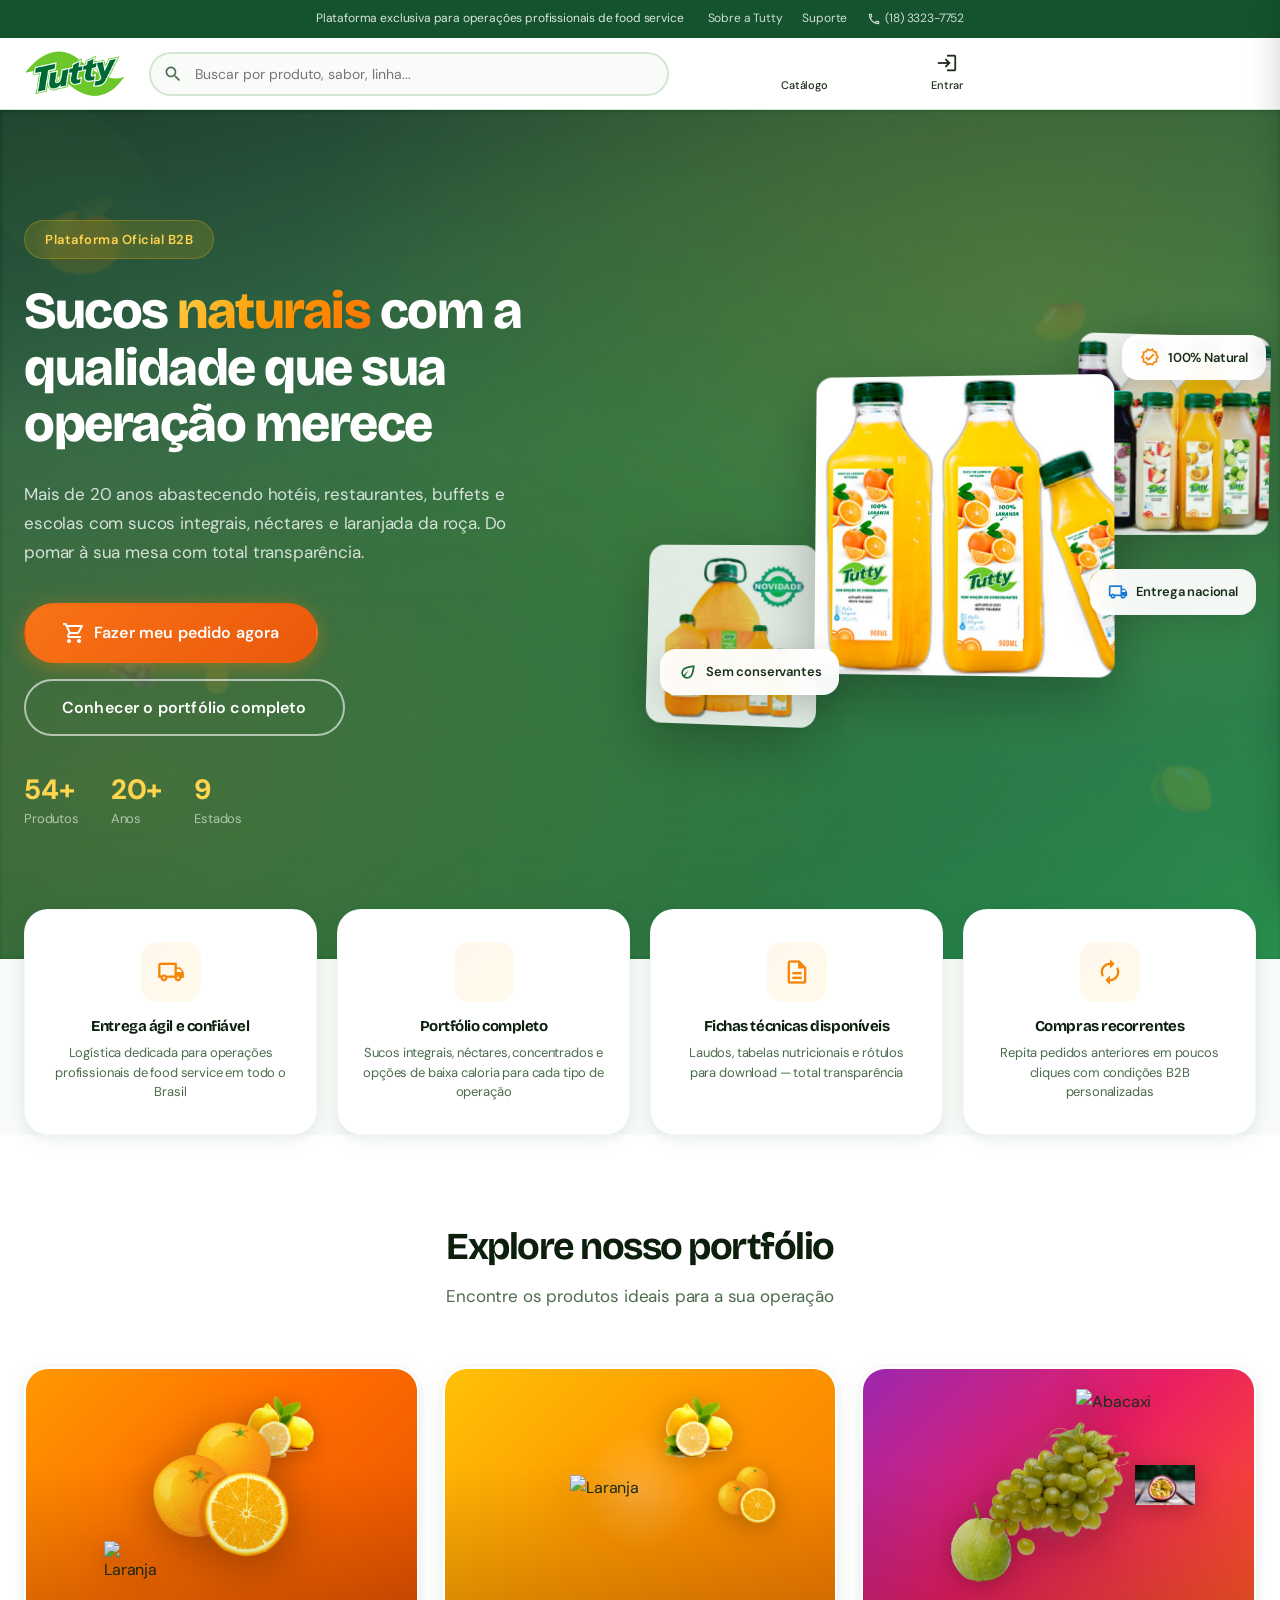
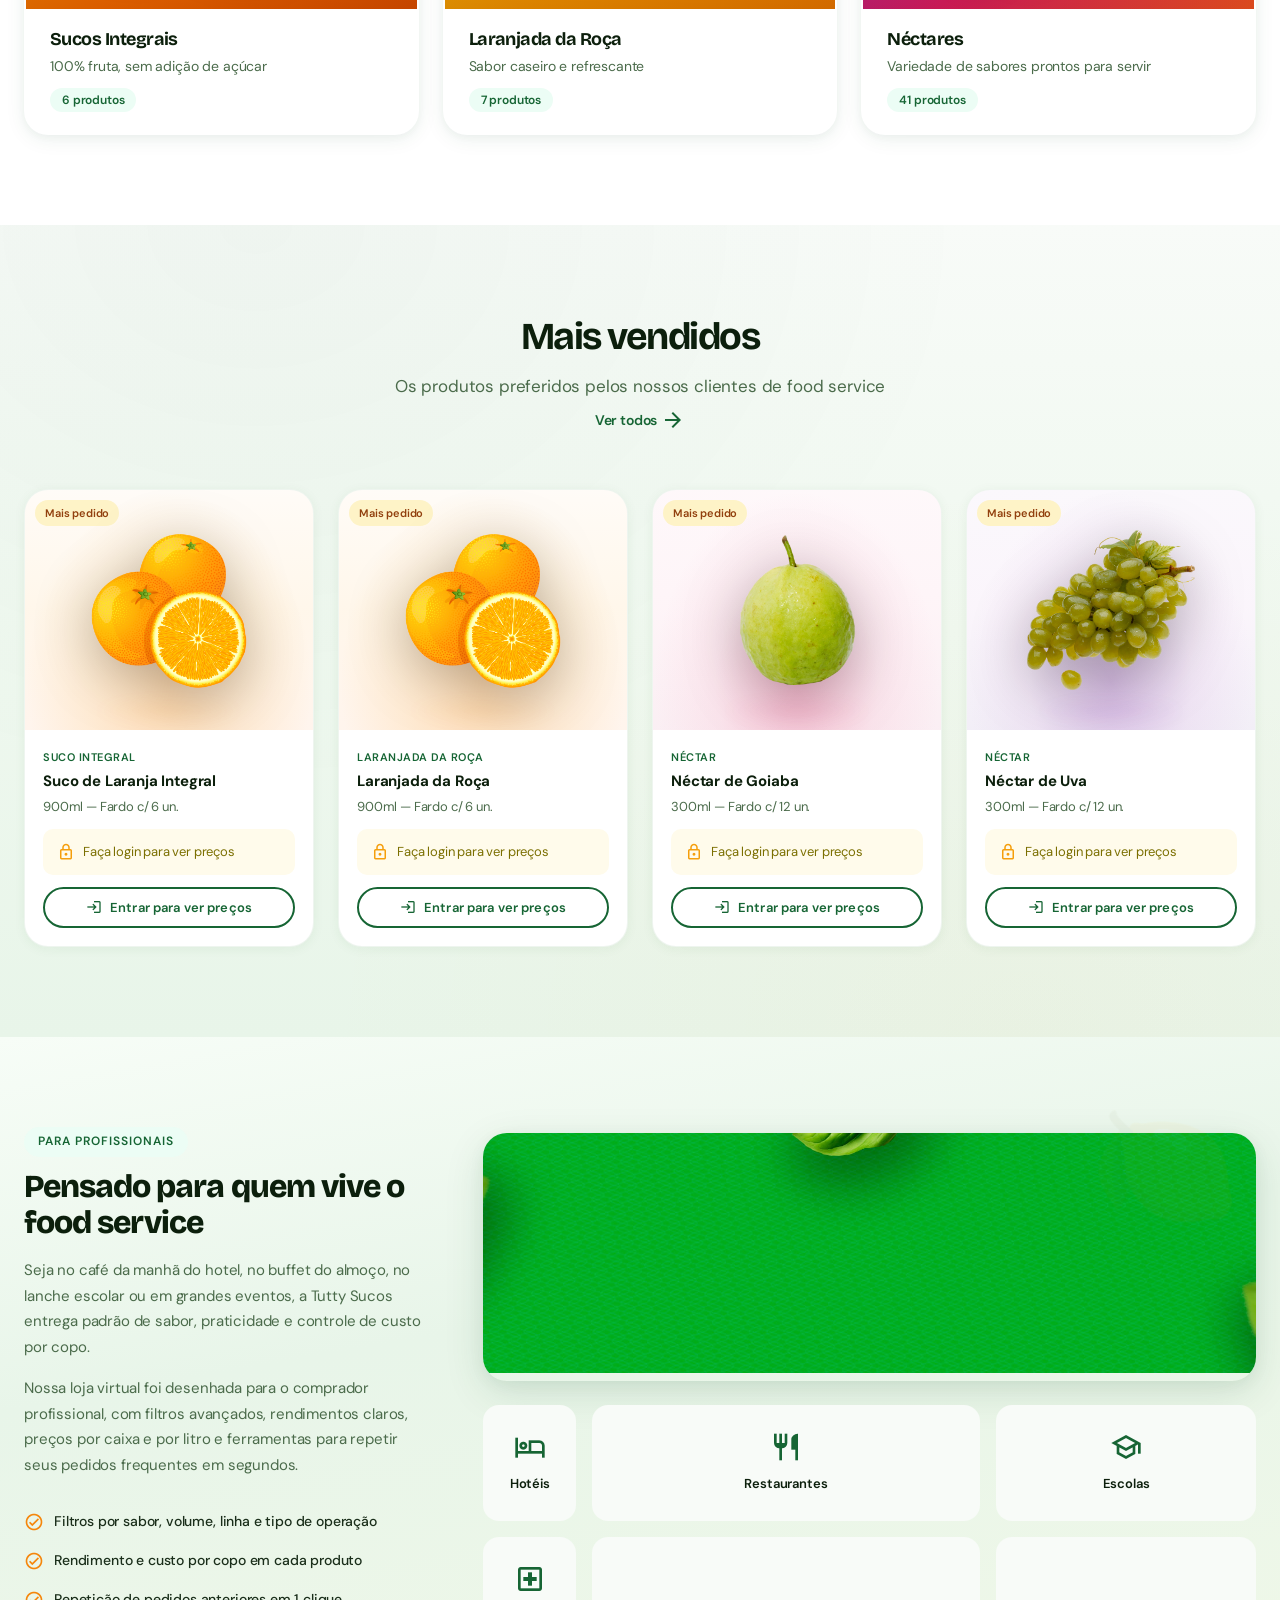
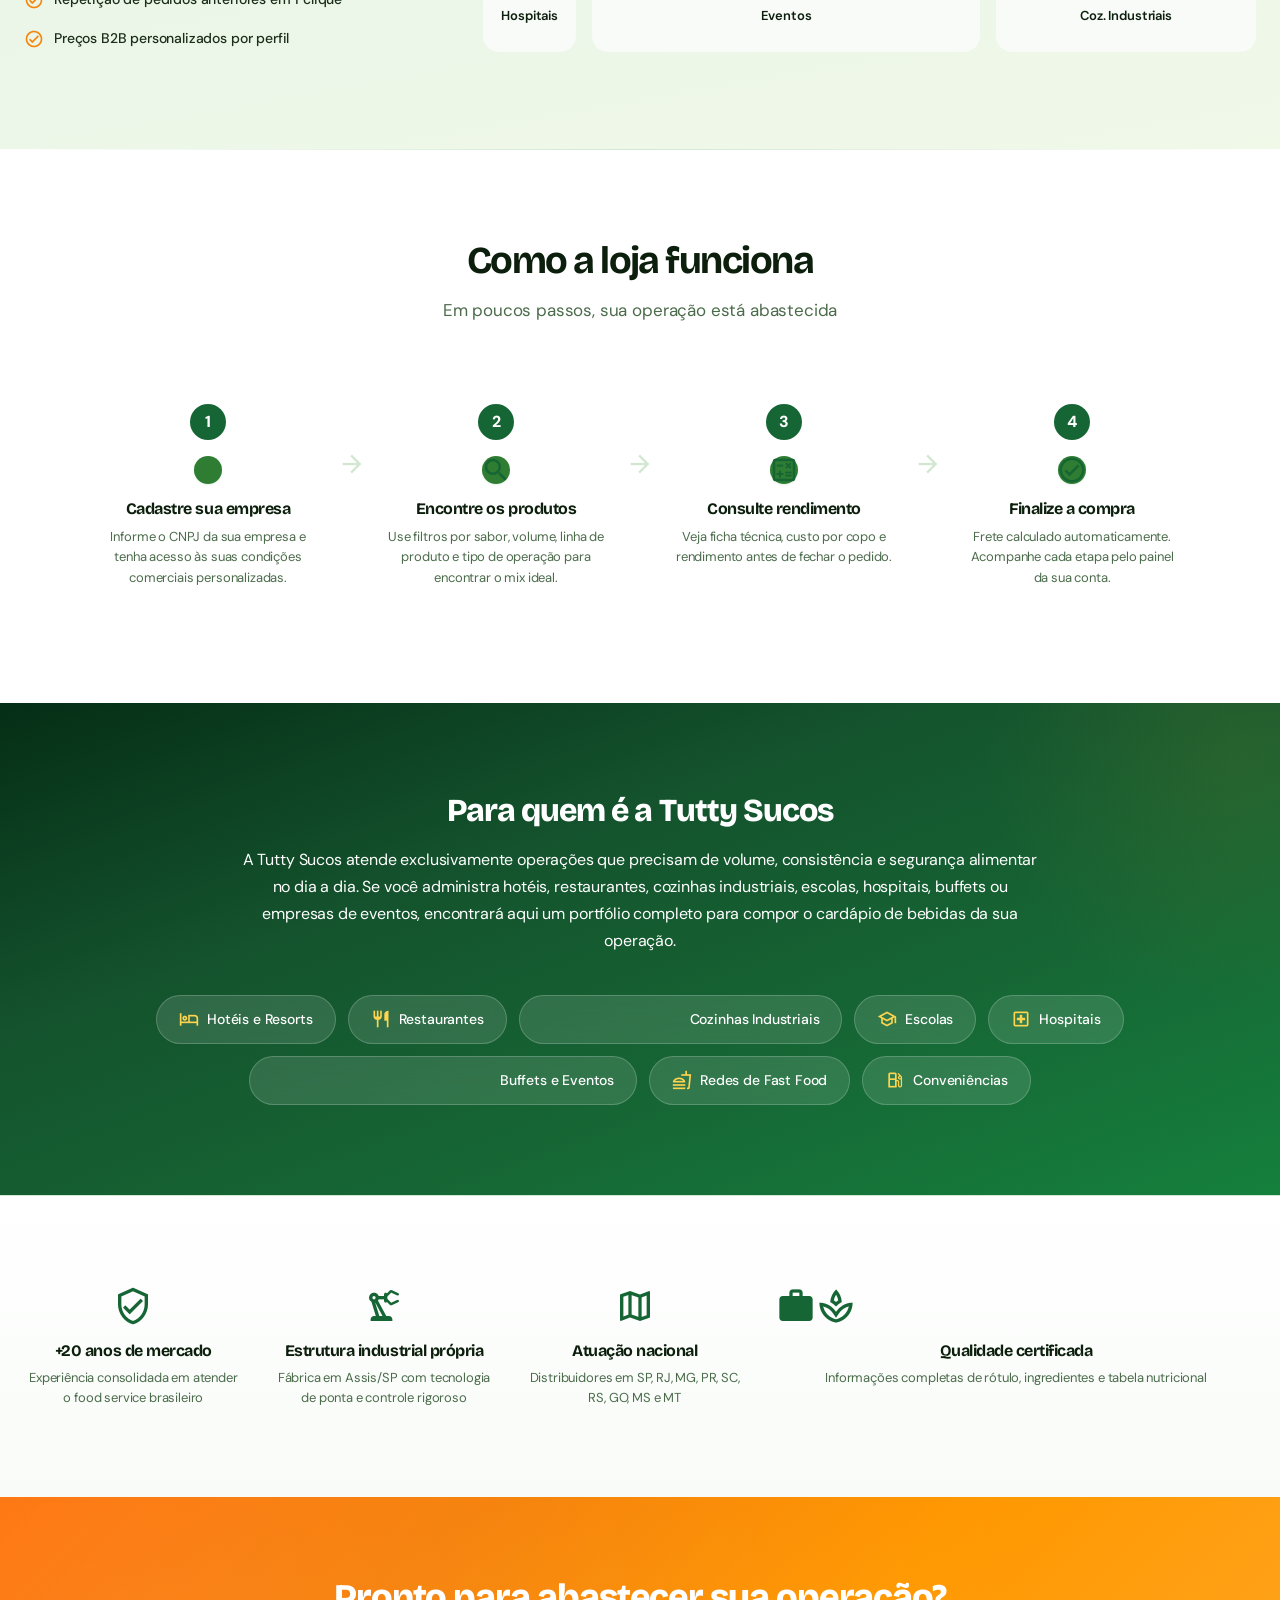
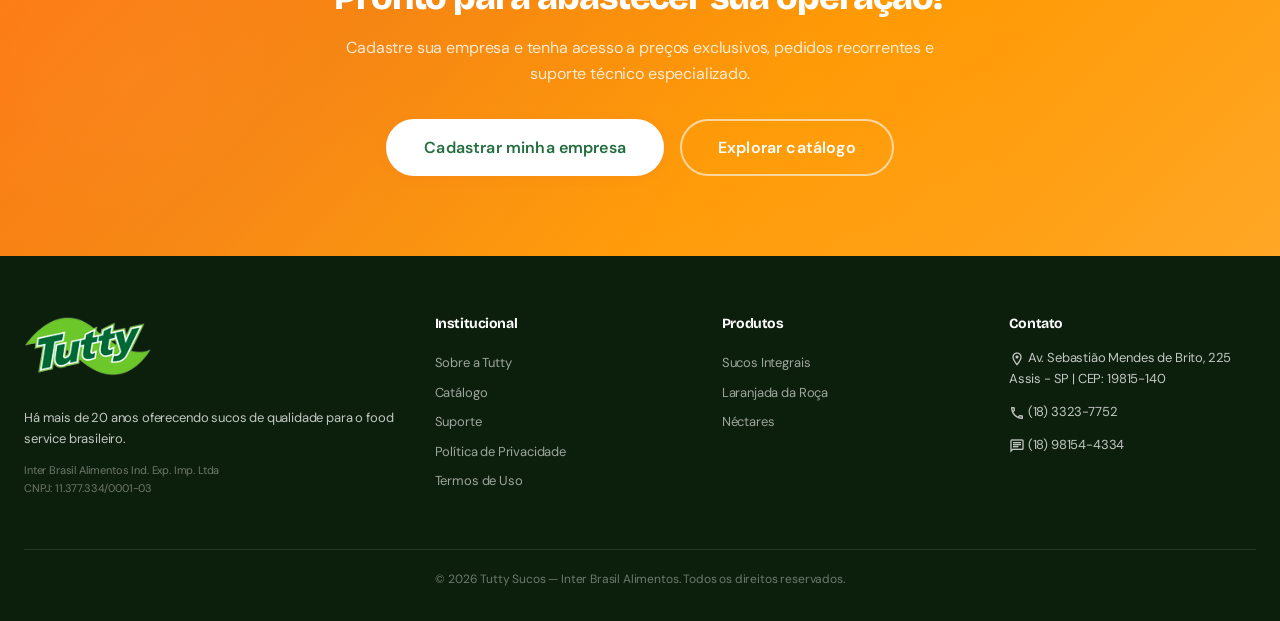
==== commit 48142aa0: "feat: site oficial completo multi-página Tutty Sucos Portal oficial da marca com 7 páginas: - index." ====
--- a/index-old-spa.html
+++ b/index-old-spa.html
@@ -1102,7 +1102,7 @@
                 <li><strong>Telefone:</strong> (18) 3323-7752</li>
                 <li><strong>Endereço:</strong> Av. Sebastião Mendes de Brito, 225 — Assis/SP — CEP 19815-140</li>
               </ul>
-              <p><strong>Razão Social:</strong> Inter Brasil Alimentos Ind. Exp. Imp. Ltda — CNPJ: 00.000.000/0000-00</p>
+              <p><strong>Razão Social:</strong> Inter Brasil Alimentos Ind. Exp. Imp. Ltda — CNPJ: 11.377.334/0001-03</p>
             </div>
           </div>
         </div>
@@ -1309,7 +1309,7 @@
             <img src="images/brands/logo-footer.png" alt="Tutty Sucos" class="footer-logo-img">
           </div>
           <p>Há mais de 20 anos oferecendo sucos de qualidade para o food service brasileiro.</p>
-          <p class="footer-company">Inter Brasil Alimentos Ind. Exp. Imp. Ltda<br>CNPJ: 00.000.000/0000-00</p>
+          <p class="footer-company">Inter Brasil Alimentos Ind. Exp. Imp. Ltda<br>CNPJ: 11.377.334/0001-03</p>
         </div>
         <div class="footer-col">
           <h4>Institucional</h4>
